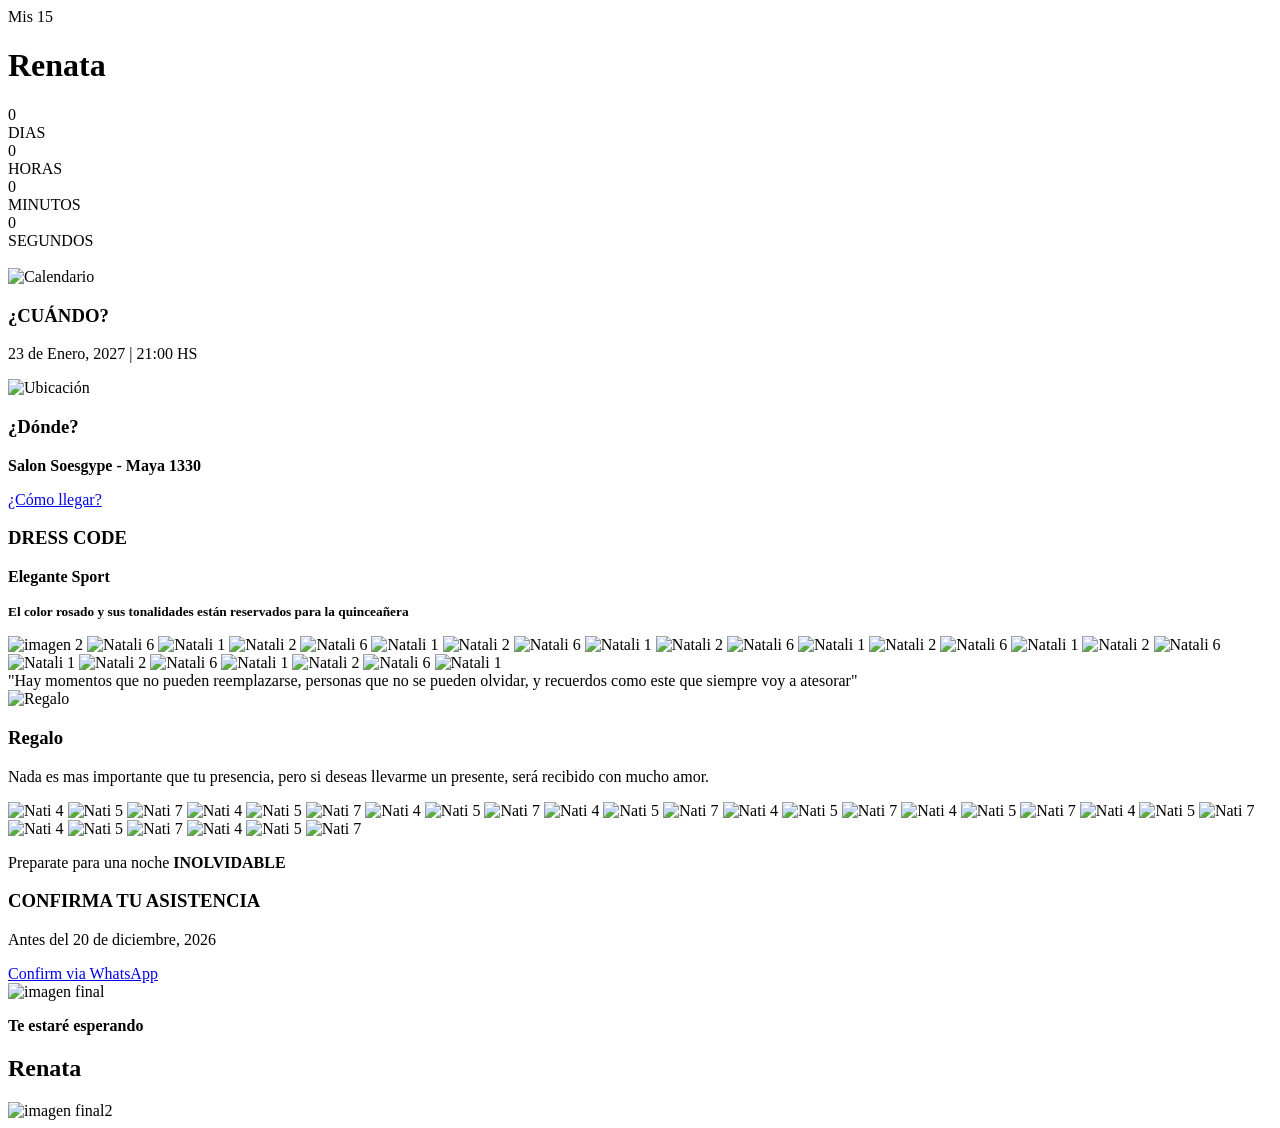
==== Cumpleaños/cumple.html @ a84bce77 "Create cumple.html" ====
<!DOCTYPE html>
<html lang="es">
<head>
    <meta charset="UTF-8">
    <meta name="viewport" content="width=device-width, initial-scale=1.0">
    <title>Mis 15 - Renata</title>
    <link rel="stylesheet" href="estilos.css">
    <link href="https://fonts.googleapis.com/css2?family=Playfair+Display:ital,wght@0,400;0,700;1,400&family=Montserrat:wght@300;400&display=swap" rel="stylesheet">
   
</head>
<body>

    <header>
        <div class="hero-subtitle">Mis 15</div>
        <h1 class="hero-title">Renata</h1>
        
        <section id="countdown">
    <div><span id="days">0</span><br>DIAS</div>
    <div><span id="hours">0</span><br>HORAS</div>
    <div><span id="minutes">0</span><br>MINUTOS</div>
    <div><span id="seconds">0</span><br>SEGUNDOS</div>
  </section>

   <!-- ROSAS -->
    <img src="rosas.png" alt="" class="rosas-union">
    </header>



    <section class="cuando">
        <img src="https://latarjetadigital.com.ar/wp-content/uploads/2024/11/ffffff-blanco-icono-3.gif" class="icon-img" alt="Calendario">
        <h3>¿CUÁNDO?</h3>
        <p>23 de Enero, 2027 | 21:00 HS</p>
    </section>

    <section class="donde">
        <img src="https://latarjetadigital.com.ar/wp-content/uploads/2024/11/c7757f-rosa-salmon-1.gif" class="icon-img" alt="Ubicación">
        <h3>¿Dónde?</h3>
        <p><strong>Salon Soesgype - Maya 1330</strong></p>
        <a href="https://www.google.com/maps/place/Camping+Soesgype/@-31.7462705,-60.4535685,17.88z/data=!4m16!1m9!3m8!1s0x95b44e5aa83831cb:0x7e195aa60d383fd2!2sCamping+Soesgype!8m2!3d-31.746182!4d-60.452971!9m1!1b1!16s%2Fg%2F11fy4pm0z6!3m5!1s0x95b44e5aa83831cb:0x7e195aa60d383fd2!8m2!3d-31.746182!4d-60.452971!16s%2Fg%2F11fy4pm0z6?entry=ttu&g_ep=EgoyMDI2MDkyNy4xIKXMDSoASAFQAw%3D%3D" class="btn">
            ¿Cómo llegar?
        </a>
    </section>

    <section class="codigo">
        <h3>DRESS CODE</h3>
        <p ><strong>Elegante Sport</strong></p>
        <p class="formal">
          <small>
            <strong> El color rosado y sus tonalidades están reservados para la quinceañera</strong>
          </small>
        </p>
    </section>

    <div class="carrusel">
    <div class="fotos">
        <img src="invierno.jpg" alt="imagen 2">
        <img src="invierno1.jpg" alt="Natali 6">
        <img src="invierno2.jpg" alt="Natali 1">
        <img src="invierno.jpg" alt="Natali 2">
        <img src="invierno1.jpg" alt="Natali 6">
        <img src="invierno2.jpg" alt="Natali 1">
        <img src="invierno.jpg" alt="Natali 2">
        <img src="invierno1.jpg" alt="Natali 6">
        <img src="invierno2.jpg" alt="Natali 1">
        <img src="invierno.jpg" alt="Natali 2">
        <img src="invierno1.jpg" alt="Natali 6">
        <img src="invierno2.jpg" alt="Natali 1">
        <img src="invierno.jpg" alt="Natali 2">
        <img src="invierno1.jpg" alt="Natali 6">
        <img src="invierno2.jpg" alt="Natali 1">
        <img src="invierno.jpg" alt="Natali 2">
        <img src="invierno1.jpg" alt="Natali 6">
        <img src="invierno2.jpg" alt="Natali 1">
        <img src="invierno.jpg" alt="Natali 2">
        <img src="invierno1.jpg" alt="Natali 6">
        <img src="invierno2.jpg" alt="Natali 1">
        <img src="invierno.jpg" alt="Natali 2">
        <img src="invierno1.jpg" alt="Natali 6">
        <img src="invierno2.jpg" alt="Natali 1">
    </div>
</div>

    <div class="quote">
        "Hay momentos que no pueden reemplazarse, personas que no se pueden olvidar, y recuerdos como este que siempre voy a atesorar"
    </div>

    <section class="regalo">
        <img src="https://latarjetadigital.ar/wp-content/uploads/2024/11/ffffff-blanco-icono-12.gif" class="icon-img" alt="Regalo">
        <h3>Regalo</h3>
        <p>Nada es mas importante que tu presencia, pero si deseas llevarme un presente, será recibido con mucho amor.</p>
    </section>

<div class="automatico">
    <div class="scroll">
        <img src="invierno3.jpg" alt="Nati 4">
        <img src="invierno4.jpg" alt="Nati 5">
        <img src="invierno5.jpg" alt="Nati 7">
        <img src="invierno3.jpg" alt="Nati 4">
        <img src="invierno4.jpg" alt="Nati 5">
        <img src="invierno5.jpg" alt="Nati 7">
        <img src="invierno3.jpg" alt="Nati 4">
        <img src="invierno4.jpg" alt="Nati 5">
        <img src="invierno5.jpg" alt="Nati 7">
        <img src="invierno3.jpg" alt="Nati 4">
        <img src="invierno4.jpg" alt="Nati 5">
        <img src="invierno5.jpg" alt="Nati 7">
        <img src="invierno3.jpg" alt="Nati 4">
        <img src="invierno4.jpg" alt="Nati 5">
        <img src="invierno5.jpg" alt="Nati 7">
        <img src="invierno3.jpg" alt="Nati 4">
        <img src="invierno4.jpg" alt="Nati 5">
        <img src="invierno5.jpg" alt="Nati 7">
        <img src="invierno3.jpg" alt="Nati 4">
        <img src="invierno4.jpg" alt="Nati 5">
        <img src="invierno5.jpg" alt="Nati 7">
        <img src="invierno3.jpg" alt="Nati 4">
        <img src="invierno4.jpg" alt="Nati 5">
        <img src="invierno5.jpg" alt="Nati 7">
        <img src="invierno3.jpg" alt="Nati 4">
        <img src="invierno4.jpg" alt="Nati 5">
        <img src="invierno5.jpg" alt="Nati 7">
</div>

   <section class="mensaje">
        <p>Preparate para una noche <strong>INOLVIDABLE</strong></p>
    </section>


    <section>
        <h3 class="asistencia">CONFIRMA TU ASISTENCIA</h3>
        <p class="asistencia">Antes del 20 de diciembre, 2026</p>
        <a href="https://wa.me/5493435006983" target="_blank" class="btn">Confirm via WhatsApp</a>
    </section>

<section class="imagen-final">
    <img src="invierno6.jpg" alt="imagen final"> 
</section>

    <footer>
        <strong>
        <p class="asistencia">Te estaré esperando</p>
        <h2 class="asistencia">Renata</h2>
        </strong>
    </footer>

<section class="imagen-final2">
    <img src="invierno7.jpg" alt="imagen final2"> 
</section>

    <script src="contador.js"></script>
</body>
</html>
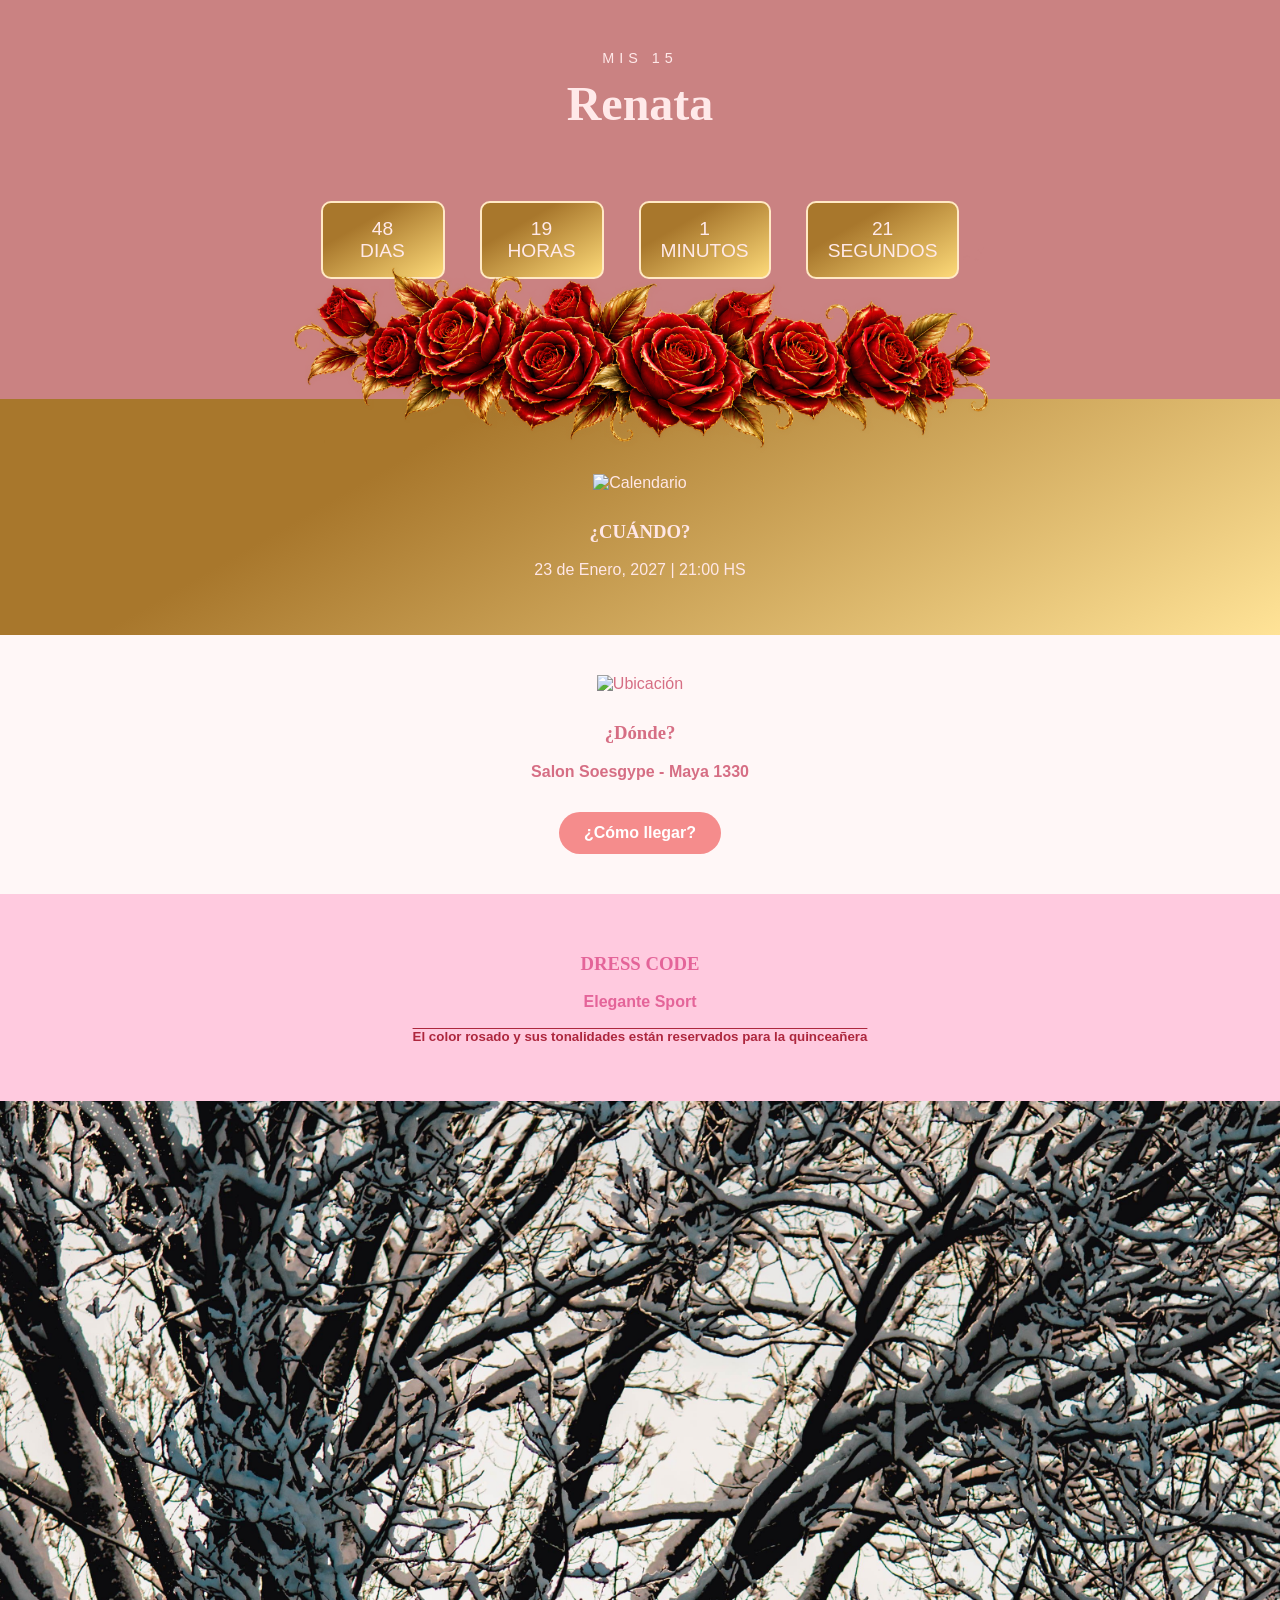
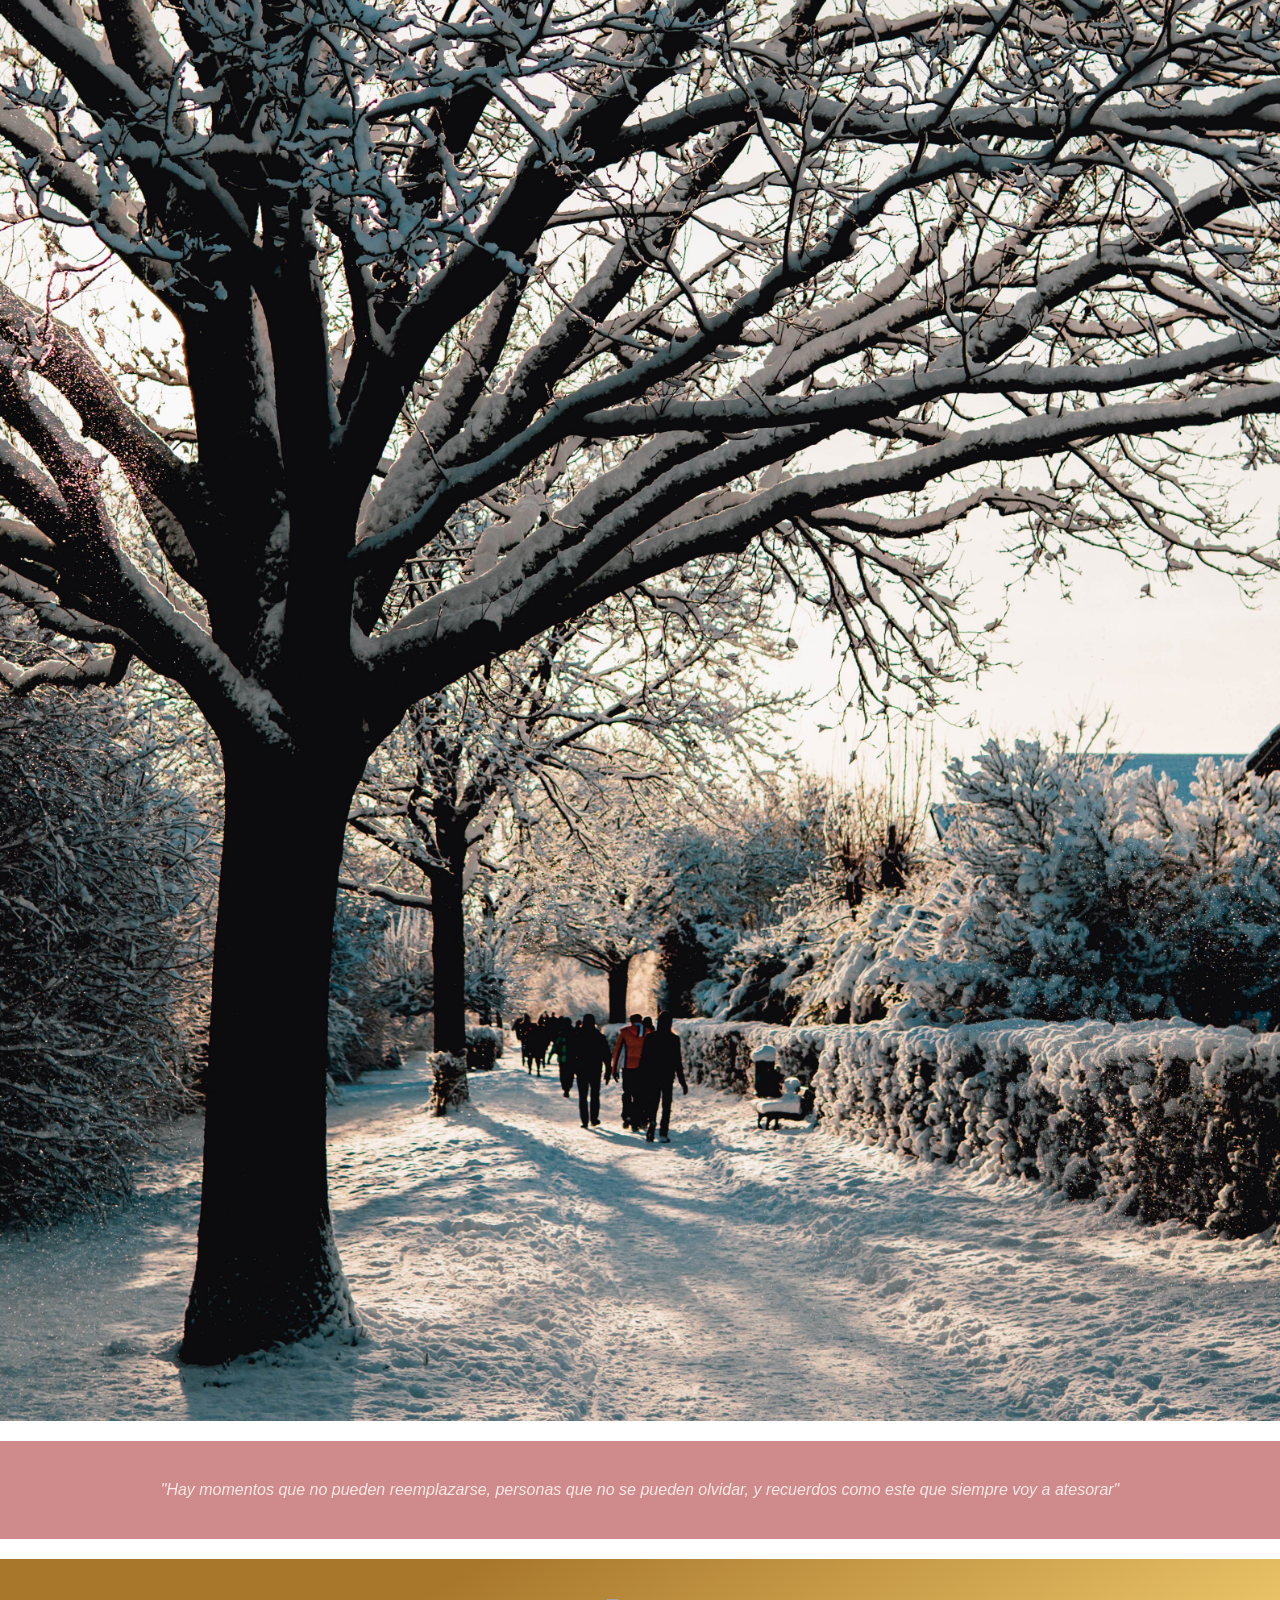
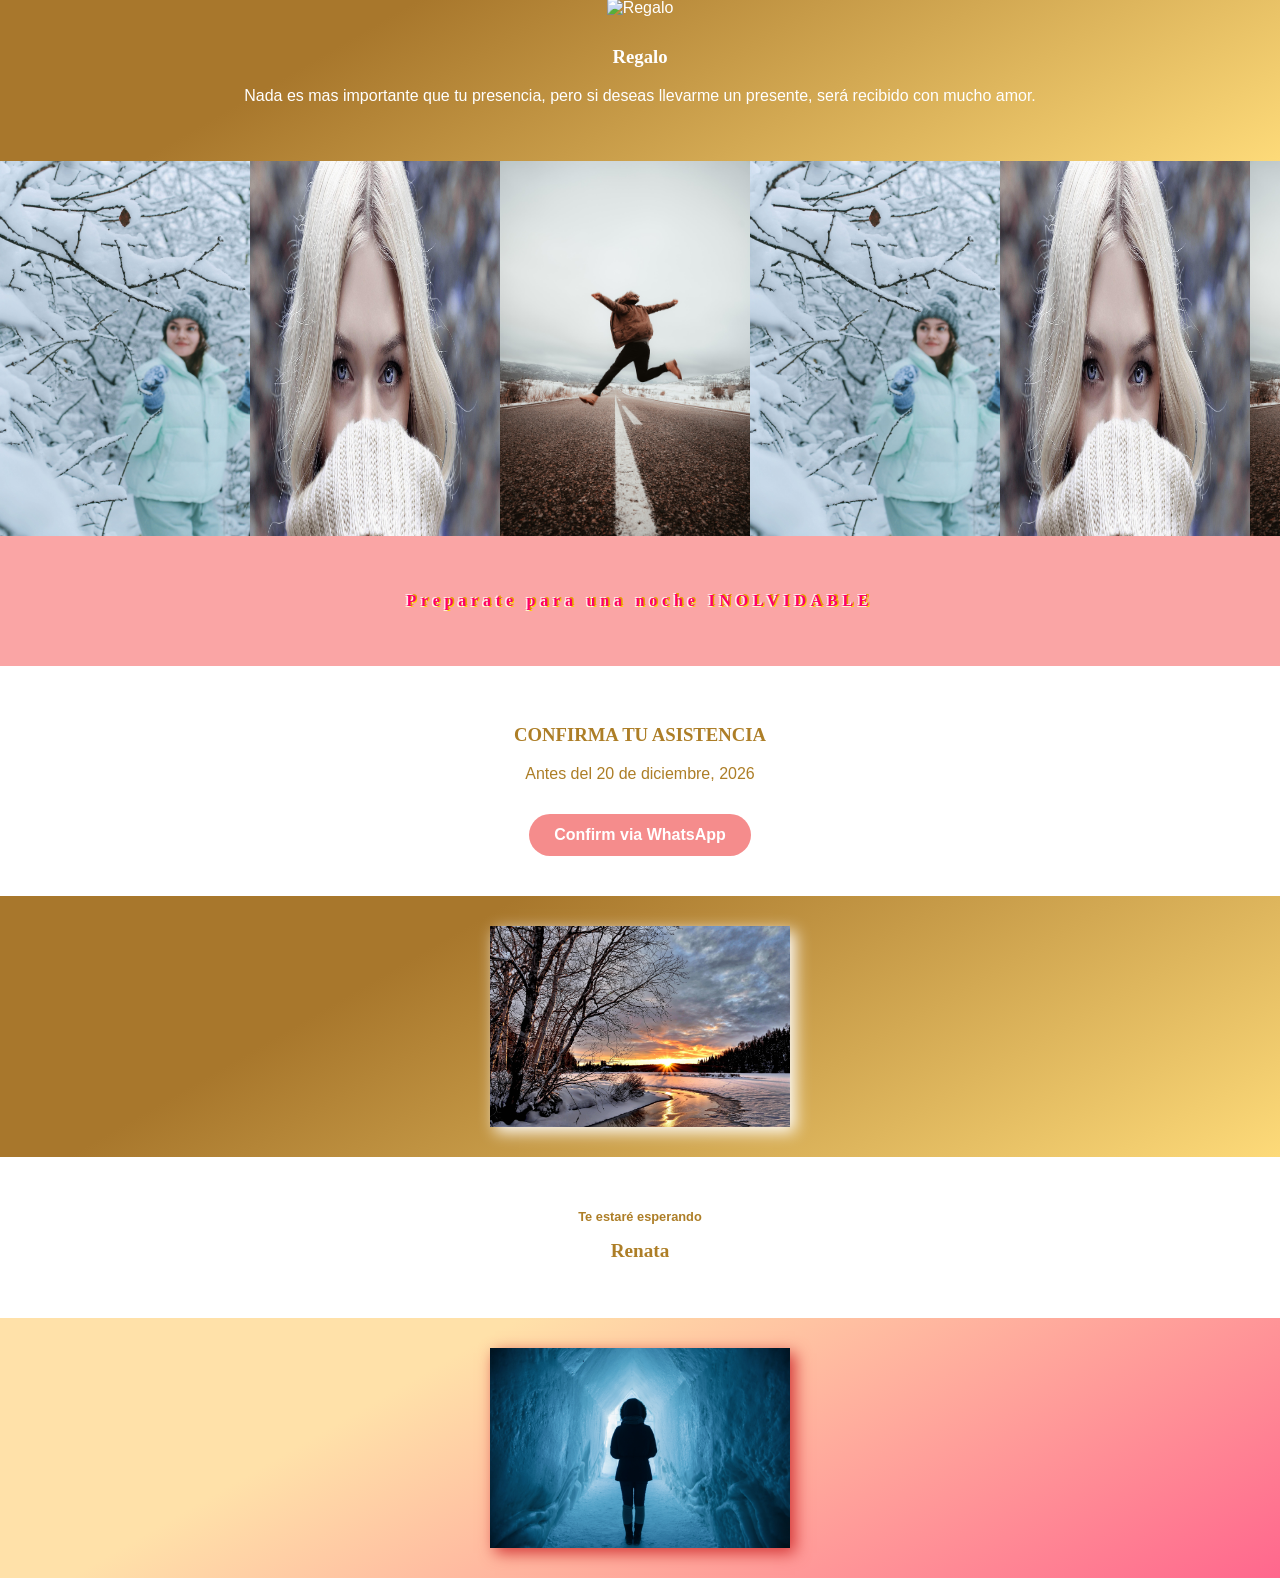
==== commit 315b03db: "Update cumple.html" ====
--- a/Cumpleaños/cumple.html
+++ b/Cumpleaños/cumple.html
@@ -130,7 +130,7 @@
     <section>
         <h3 class="asistencia">CONFIRMA TU ASISTENCIA</h3>
         <p class="asistencia">Antes del 20 de diciembre, 2026</p>
-        <a href="https://wa.me/5493435006983" target="_blank" class="btn">Confirm via WhatsApp</a>
+        <a href="https://wa.me/" target="_blank" class="btn">Confirm via WhatsApp</a>
     </section>
 
 <section class="imagen-final">
--- a/Cumpleaños/estilos.css
+++ b/Cumpleaños/estilos.css
@@ -0,0 +1,339 @@
+ :root {
+            --color-principal: #ca8282; 
+            --color-texto:rgb(255, 233, 233) ;
+            --color-acento: #f58c8c;
+             
+        }
+
+        body {
+            margin: 0;
+            padding: 0;
+            font-family: 'Montserrat', sans-serif;
+            background-color: #fff;
+            color: var(--color-texto);
+            text-align: center;
+
+           
+        }
+
+        header {
+    padding: 50px 20px;
+    background-color: var(--color-principal);
+
+    position: relative;
+    z-index: 5;
+    overflow: visible;
+}
+
+        h1, h2, h3 {
+            font-family: 'Playfair Display', serif;
+        }
+
+        .hero-title { font-size: 3em; margin: 10px 0; }
+        .hero-subtitle { letter-spacing: 5px; text-transform: uppercase; font-size: 0.9em; }
+
+        /* Contador */
+        #countdown {
+            display: flex;
+            justify-content: center;
+            gap: 15px;
+            margin: 20px 0;
+            font-size: 0.8em;
+            flex-wrap: nowrap;
+            text-align: center;
+        }
+        #countdown div {
+            background:  linear-gradient(
+        150deg,
+        rgb(168, 119, 44) 30%,
+        #fdda79 100%
+    );
+            border: 2px solid rgb(255, 233, 197);
+            border-radius: 10px;
+            padding: 15px 20px;
+            margin: 10px;
+            min-width: 80px;
+            font-size: 1.5em;
+            justify-content: center;
+            
+             }
+
+        /* Secciones */
+        section {
+            padding: 40px 20px;
+            margin: auto;
+        }
+
+        .donde{
+            background-color: #fff7f7;
+            color: #d66e84;
+        }
+         
+        .cuando {
+    position: relative;
+    z-index: 1;
+
+    background: linear-gradient(
+        150deg,
+        rgb(168, 119, 44) 30%,
+        #ffe397 100%
+    );
+
+    color: #ffe7e7;
+
+    /* Más espacio arriba para que el calendario
+       quede debajo de las rosas */
+    padding-top: 75px;
+}
+        
+        .regalo{
+              background:  linear-gradient(
+        150deg,
+        rgb(168, 119, 44) 30%, 
+        #fdda79 100%);
+            color: white;
+        }
+
+        .formal{
+            text-decoration: overline;
+            color: #ad273e;
+        }
+
+        .asistencia{
+            color: #ad7e27;
+        }
+
+        .mensaje{
+            color: #ff006a;
+            font-family:Tahoma;
+            font-weight: 600;
+            background-color: #faa5a5;
+            letter-spacing: 0.3em;
+            text-shadow:
+    -1.4px -1.4px 0 rgb(255, 230, 236),
+     1.4px -1.4px 0 rgb(228, 156, 0),
+    -1.4px  1.4px 0 rgb(255, 246, 215),
+     1.4px  1.4px 0 rgb(255, 208, 0);
+        }
+
+        .codigo{
+            background-color: #ffcadf;
+            color: rgb(228, 100, 153);
+            
+        }
+
+        .icon-img { width: 40px; margin-bottom: 10px; }
+
+        .btn {
+            display: inline-block;
+            background-color: var(--color-acento);
+            color: white;
+            padding: 12px 25px;
+            text-decoration: none;
+            border-radius: 25px;
+            margin-top: 15px;
+            font-weight: bold;
+            transition: all ease-in 0.2s;
+        }
+
+        .btn:hover{
+           padding: 10px 20px ;
+           cursor: pointer;
+           background-color:rgb(255, 223, 135);
+           color: #856433;
+         
+        }
+
+        .btn:active{
+            border-radius: 1px;
+            color: rgb(212, 188, 81);
+             text-shadow:
+    -1px -1px 0 rgb(255, 255, 255),
+     1px -1px 0 rgb(255, 255, 255),
+    -1px  1px 0 rgb(255, 255, 255),
+     1px  1px 0 rgb(255, 255, 255);
+            background-color: rgb(255, 148, 148);
+        }
+
+        /* Galería básica */
+        .gallery {
+            display: grid;
+            grid-template-columns: 1fr 1fr;
+            gap: 10px;
+            padding: 10px;
+        }
+        .gallery img {
+            width: 100%;
+            height: auto;
+            border-radius: 5px;
+        }
+
+        
+
+/*---> Carrusel de fotos <---*/        
+ .carrusel{
+    width: 100%;
+    overflow: hidden;
+ }
+
+ .fotos{
+    display: flex;
+    transition: transform 0.6s ease-in-out;
+ }
+
+ .carrusel img{
+    width: 100%;
+    flex-shrink: 0;
+ }
+  
+        .automatico{
+            overflow: hidden;
+            width: 100%;
+        }
+
+        .scroll{
+          display: flex;
+          width: calc(250px*8); /*ancho imagen x cantidad*/
+          animation: scroll 15s linear infinite;
+        }
+
+
+@keyframes scroll {
+    from{
+        transform: translateX(0);
+    }
+    to{
+        transform: translateX(-50%);
+    }
+}
+
+        .automatico img{
+            width: 70vw;
+            max-width: 250px;
+            height: auto;
+            flex-shrink: 0;
+        }
+
+        .quote {
+            font-style: italic;
+            padding: 40px;
+            background: #cf8b8b;
+            margin: 20px 0;
+        }
+
+        .gift-info {
+            background: #50659e;
+            border-radius: 3%;
+            border: 2px dashed #ffffff;
+            padding: 20px;
+            margin-top: 10px;
+            color: rgb(49, 49, 49)
+        }
+
+        .imagen-final{
+            display: flex;
+            justify-content: center;
+            align-items: center;
+            padding: 30px 20px;
+             background:  linear-gradient(
+        150deg,
+        rgb(168, 119, 44) 30%, 
+        #fdda79 100%);
+        }
+
+        .imagen-final img{
+            width: 80%;
+            max-width: 300px;
+            height: auto;
+            box-shadow: 5px 5px 15px #ffffff;
+        }
+
+        footer {
+            padding: 40px;
+            font-size: 0.8em;
+        }
+
+.imagen-final2{
+            display: flex;
+            justify-content: center;
+            align-items: center;
+            padding: 30px 20px;
+             background:  linear-gradient(
+        150deg,
+        rgb(255, 225, 169) 30%, 
+        #ff678d 100%);
+        }
+
+ .imagen-final2 img{
+            width: 80%;
+            max-width: 300px;
+            height: auto;
+            box-shadow: 5px 5px 15px #d43737;
+        }
+
+        @media (max-width: 600px) {
+            #countdown{ gap: 6px }
+          #countdown div { font-size: 1em; padding: 10px 8px; min-width: auto; }
+        }
+
+
+
+
+
+
+
+
+
+.rosas-union {
+    position: absolute;
+
+    left: 50%;
+
+    /*
+       BAJAMOS LA IMAGEN PARA QUE LAS ROSAS
+       VISIBLES CRUCEN REALMENTE LA UNIÓN
+    */
+    bottom: -75px;
+
+    transform: translateX(-50%);
+
+    width: 100%;
+    max-width: 430px;
+
+    height: auto;
+
+    z-index: 20;
+
+    pointer-events: none;
+}
+
+
+
+/* CELULAR */
+@media (max-width: 600px) {
+    .rosas-union {
+        width: 100%;
+        max-width: 430px;
+        bottom: -75px;
+    }
+}
+
+
+/* TABLET */
+@media (min-width: 601px) and (max-width: 1023px) {
+    .rosas-union {
+        width: 80%;
+        max-width: 600px;
+        bottom: -70px;
+    }
+}
+
+
+/* PC / NOTEBOOK */
+@media (min-width: 1024px) {
+    .rosas-union {
+        width: 65%;
+        max-width: 700px;
+        bottom: -70px;
+    }
+}
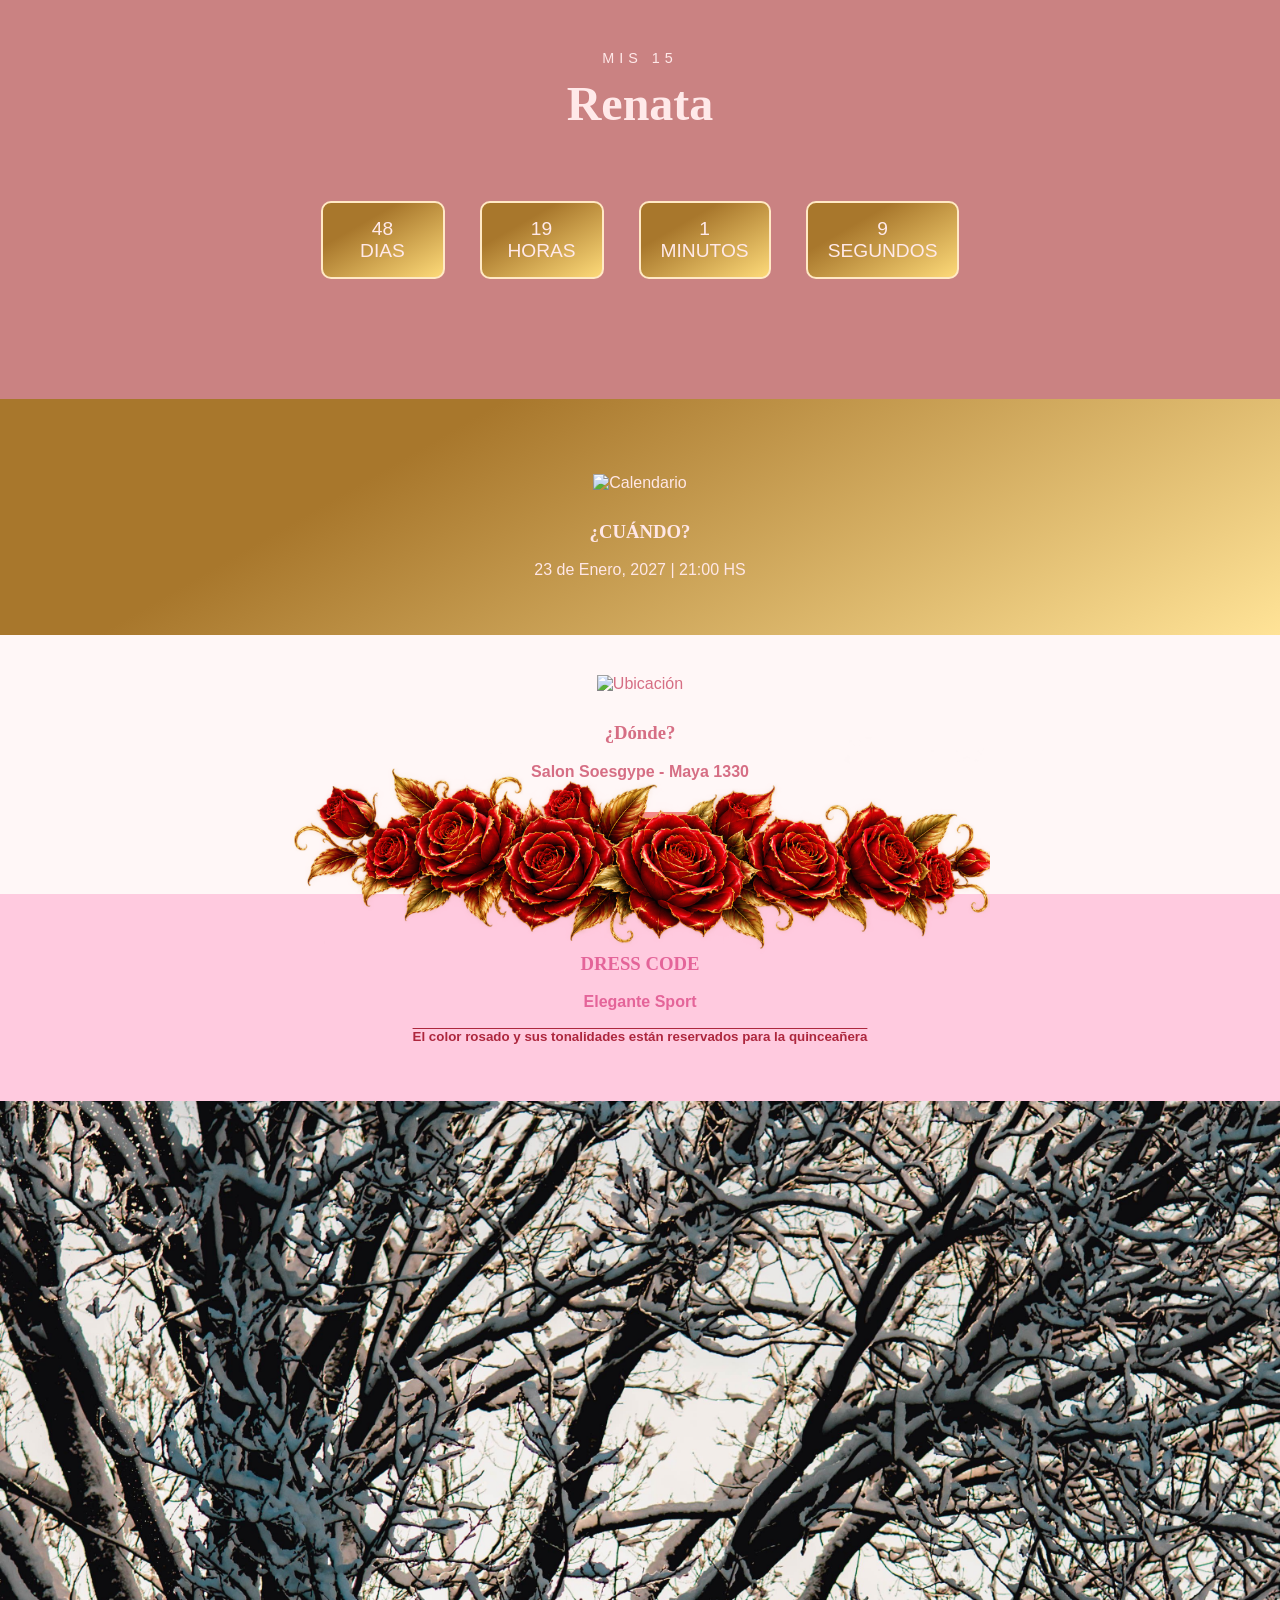
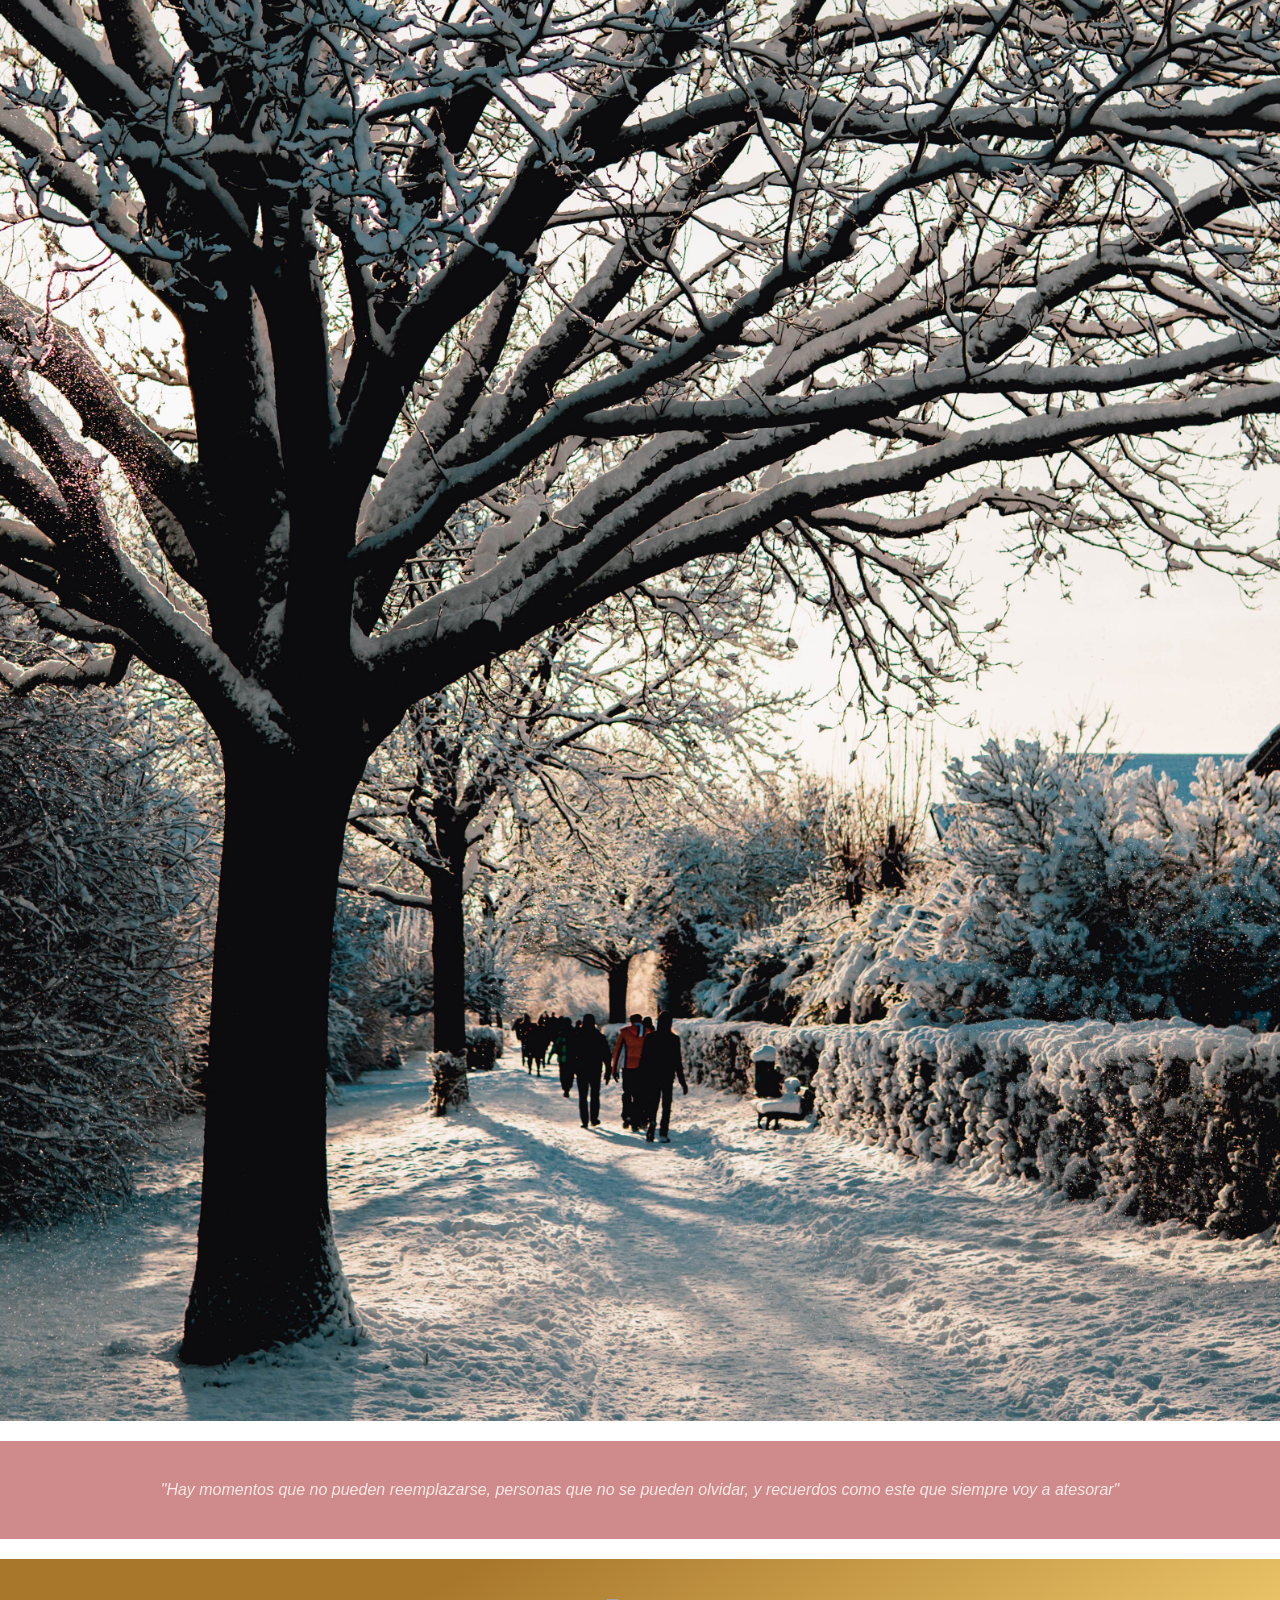
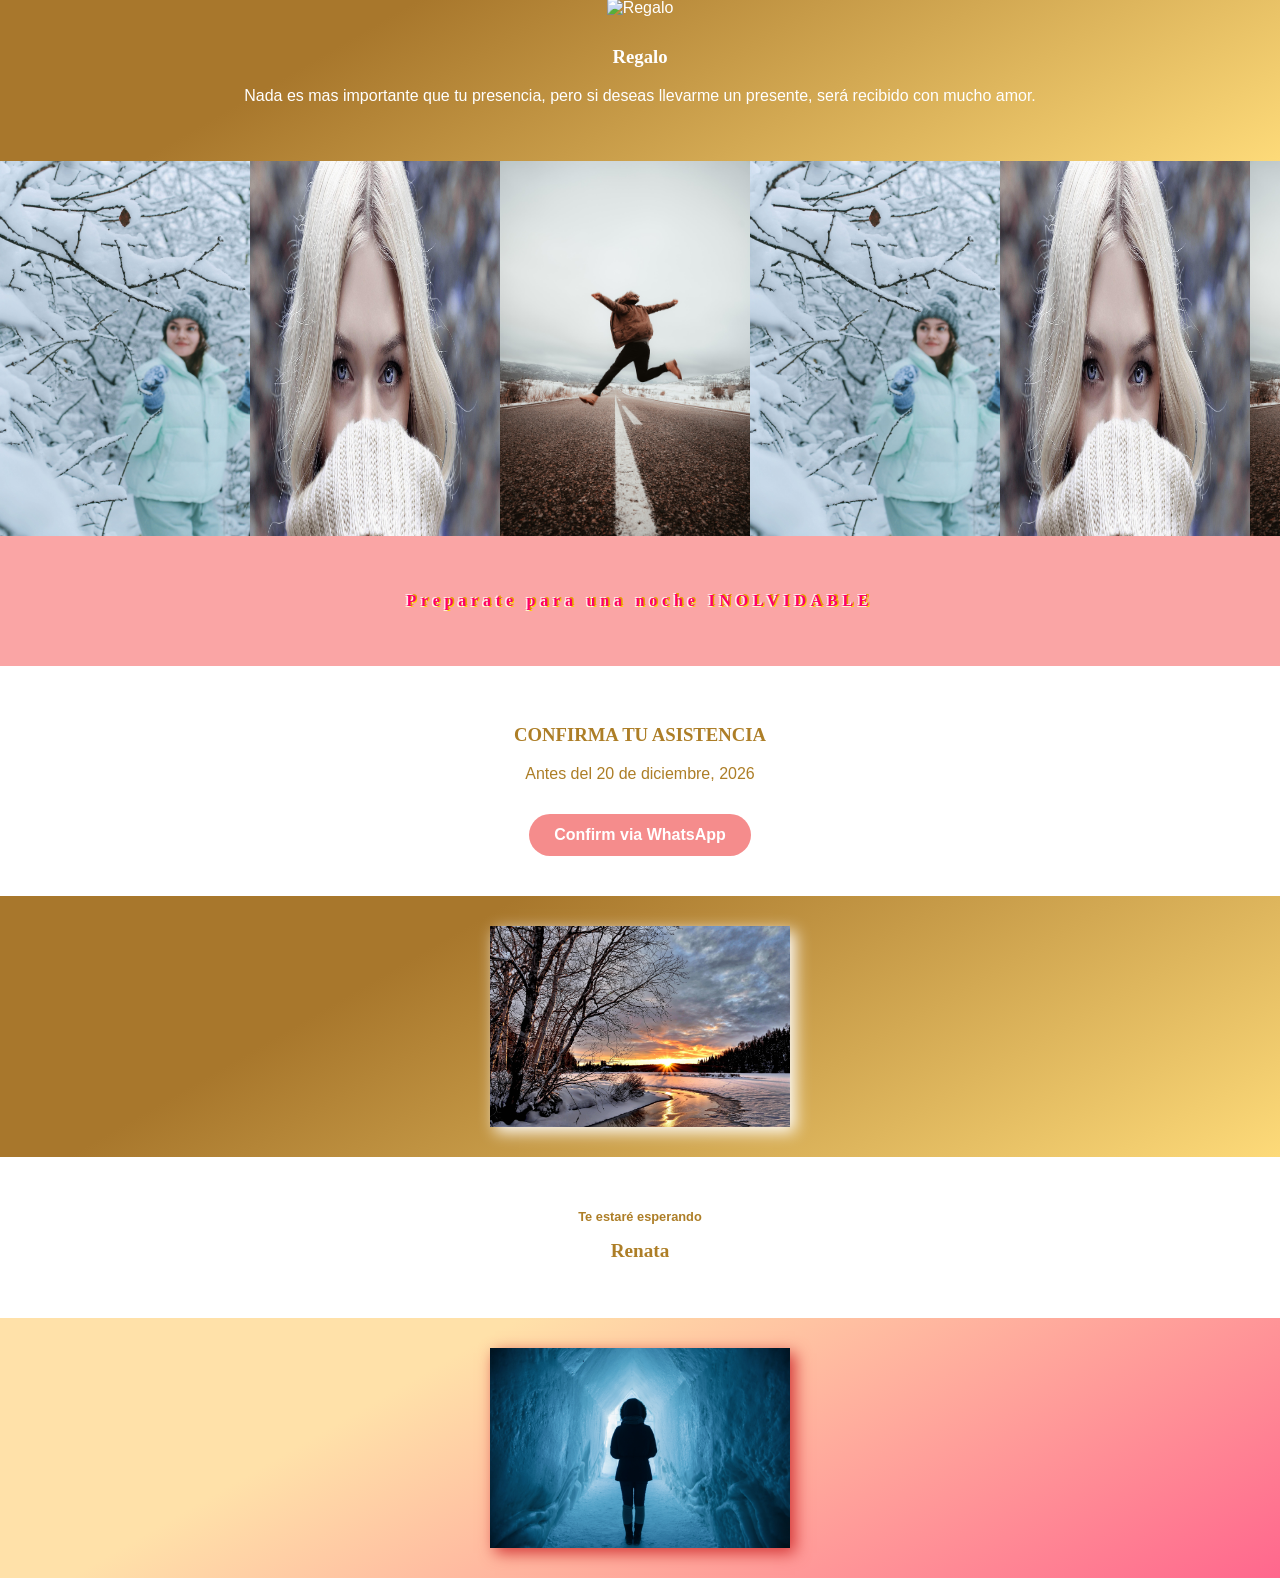
==== commit 07a46e7e: "Update cumple.html" ====
--- a/Cumpleaños/cumple.html
+++ b/Cumpleaños/cumple.html
@@ -21,10 +21,10 @@
     <div><span id="seconds">0</span><br>SEGUNDOS</div>
   </section>
 
-   <!-- ROSAS -->
+  
+    </header>
+ <!-- ROSAS -->
     <img src="rosas.png" alt="" class="rosas-union">
-    </header>
-
 
 
     <section class="cuando">
@@ -130,7 +130,7 @@
     <section>
         <h3 class="asistencia">CONFIRMA TU ASISTENCIA</h3>
         <p class="asistencia">Antes del 20 de diciembre, 2026</p>
-        <a href="https://wa.me/" target="_blank" class="btn">Confirm via WhatsApp</a>
+        <a href="https://wa.me/5493435006983" target="_blank" class="btn">Confirm via WhatsApp</a>
     </section>
 
 <section class="imagen-final">
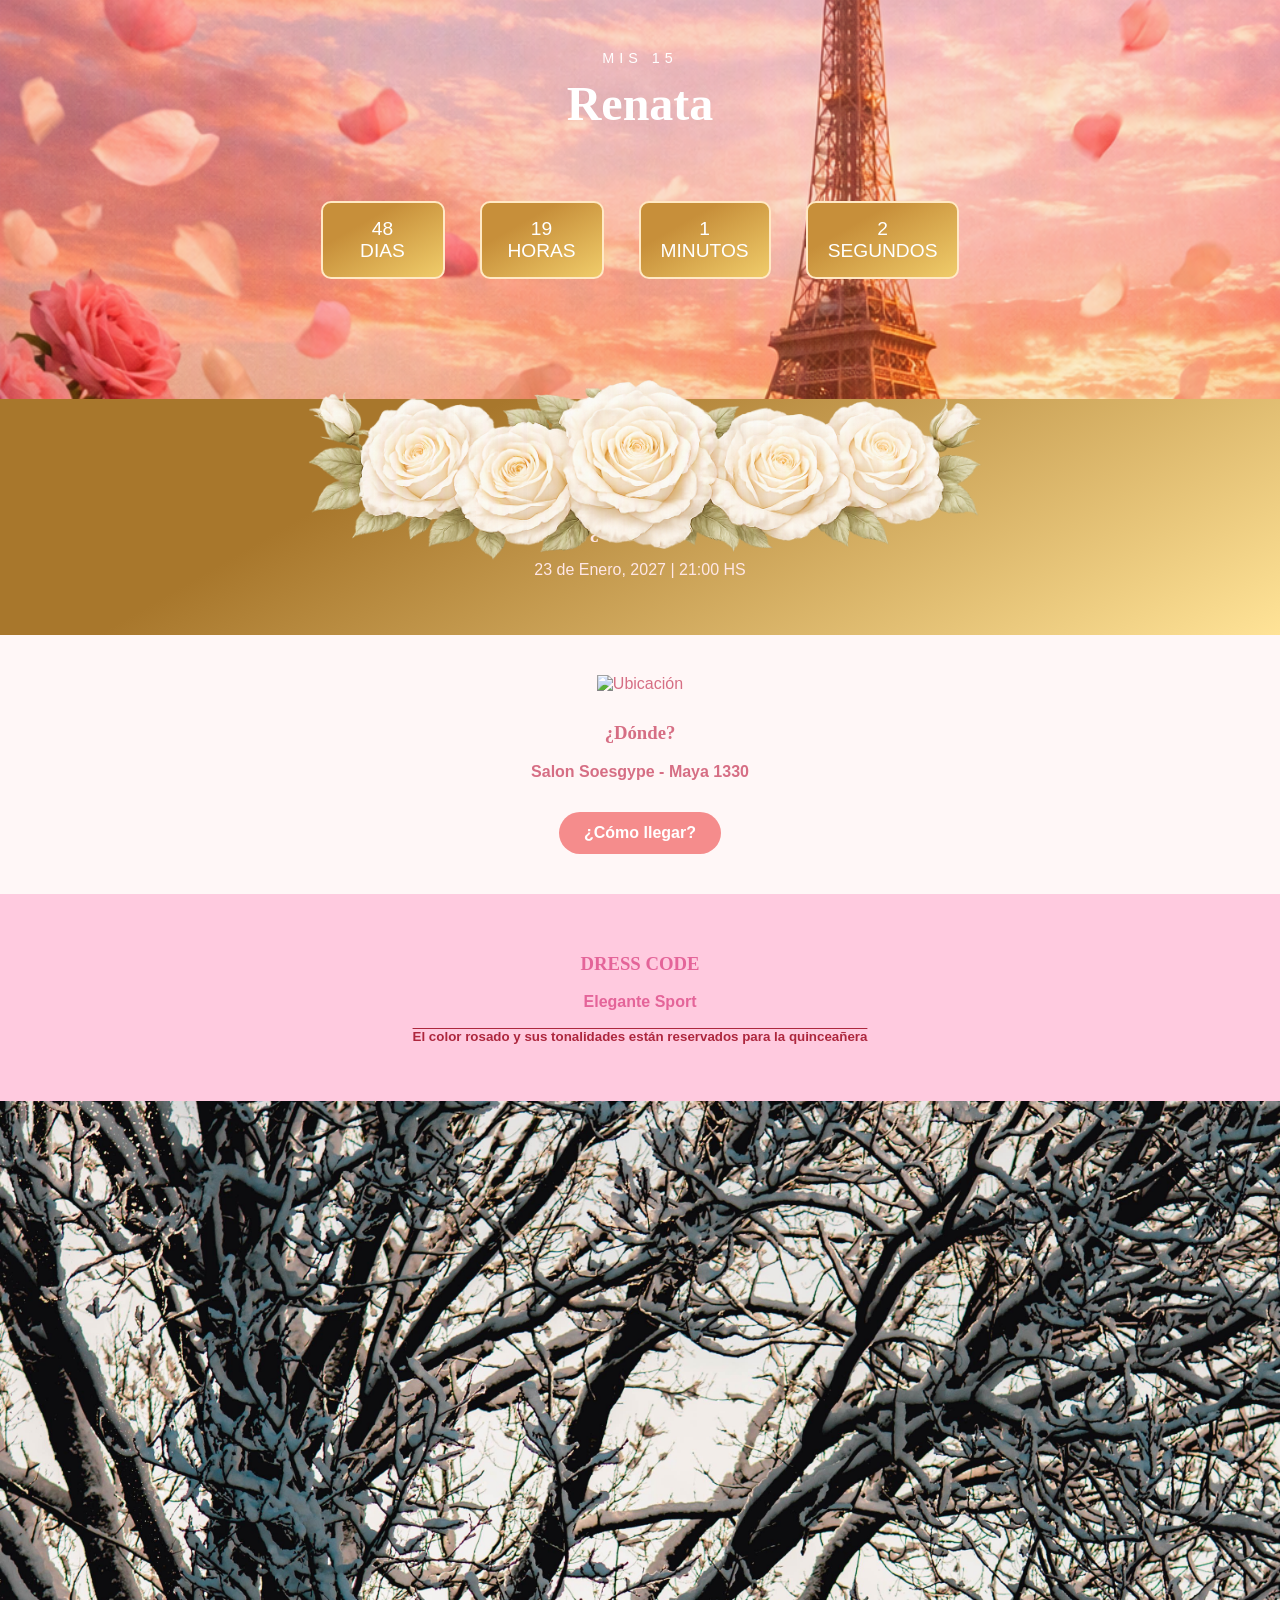
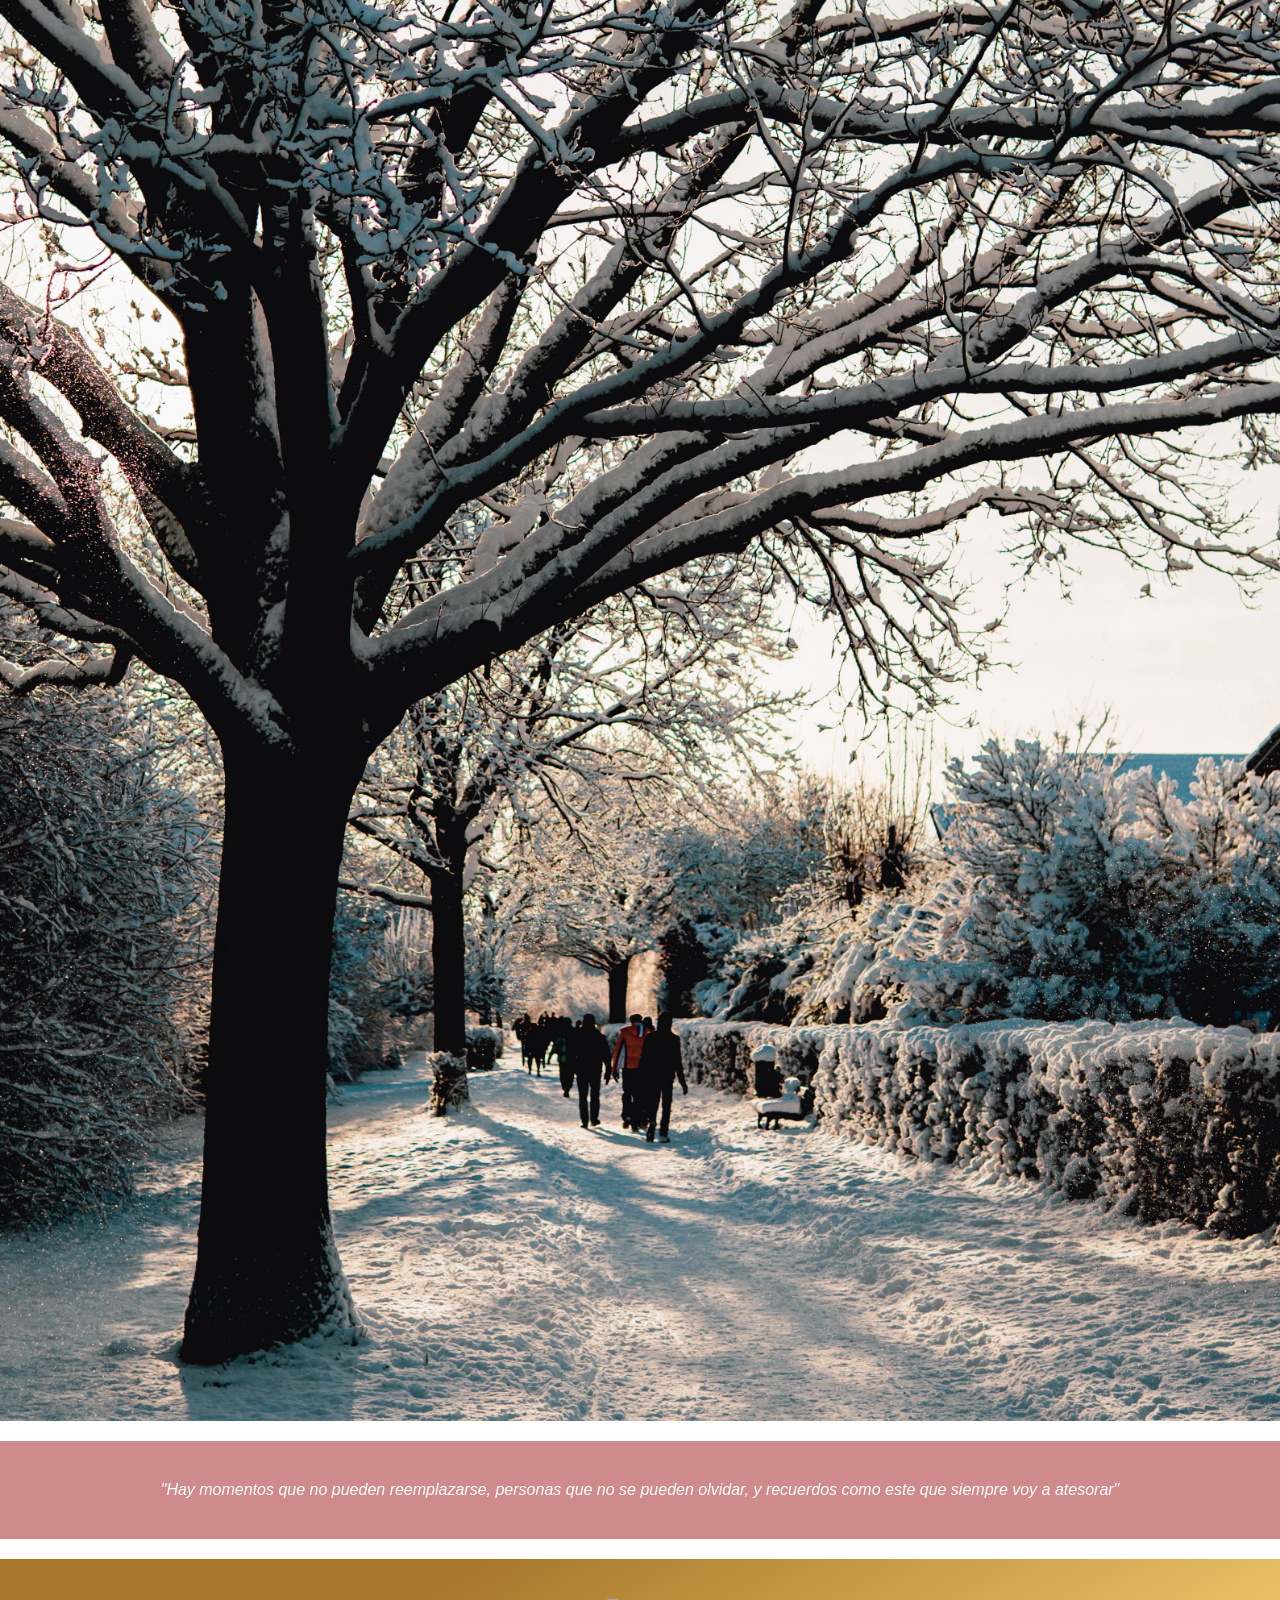
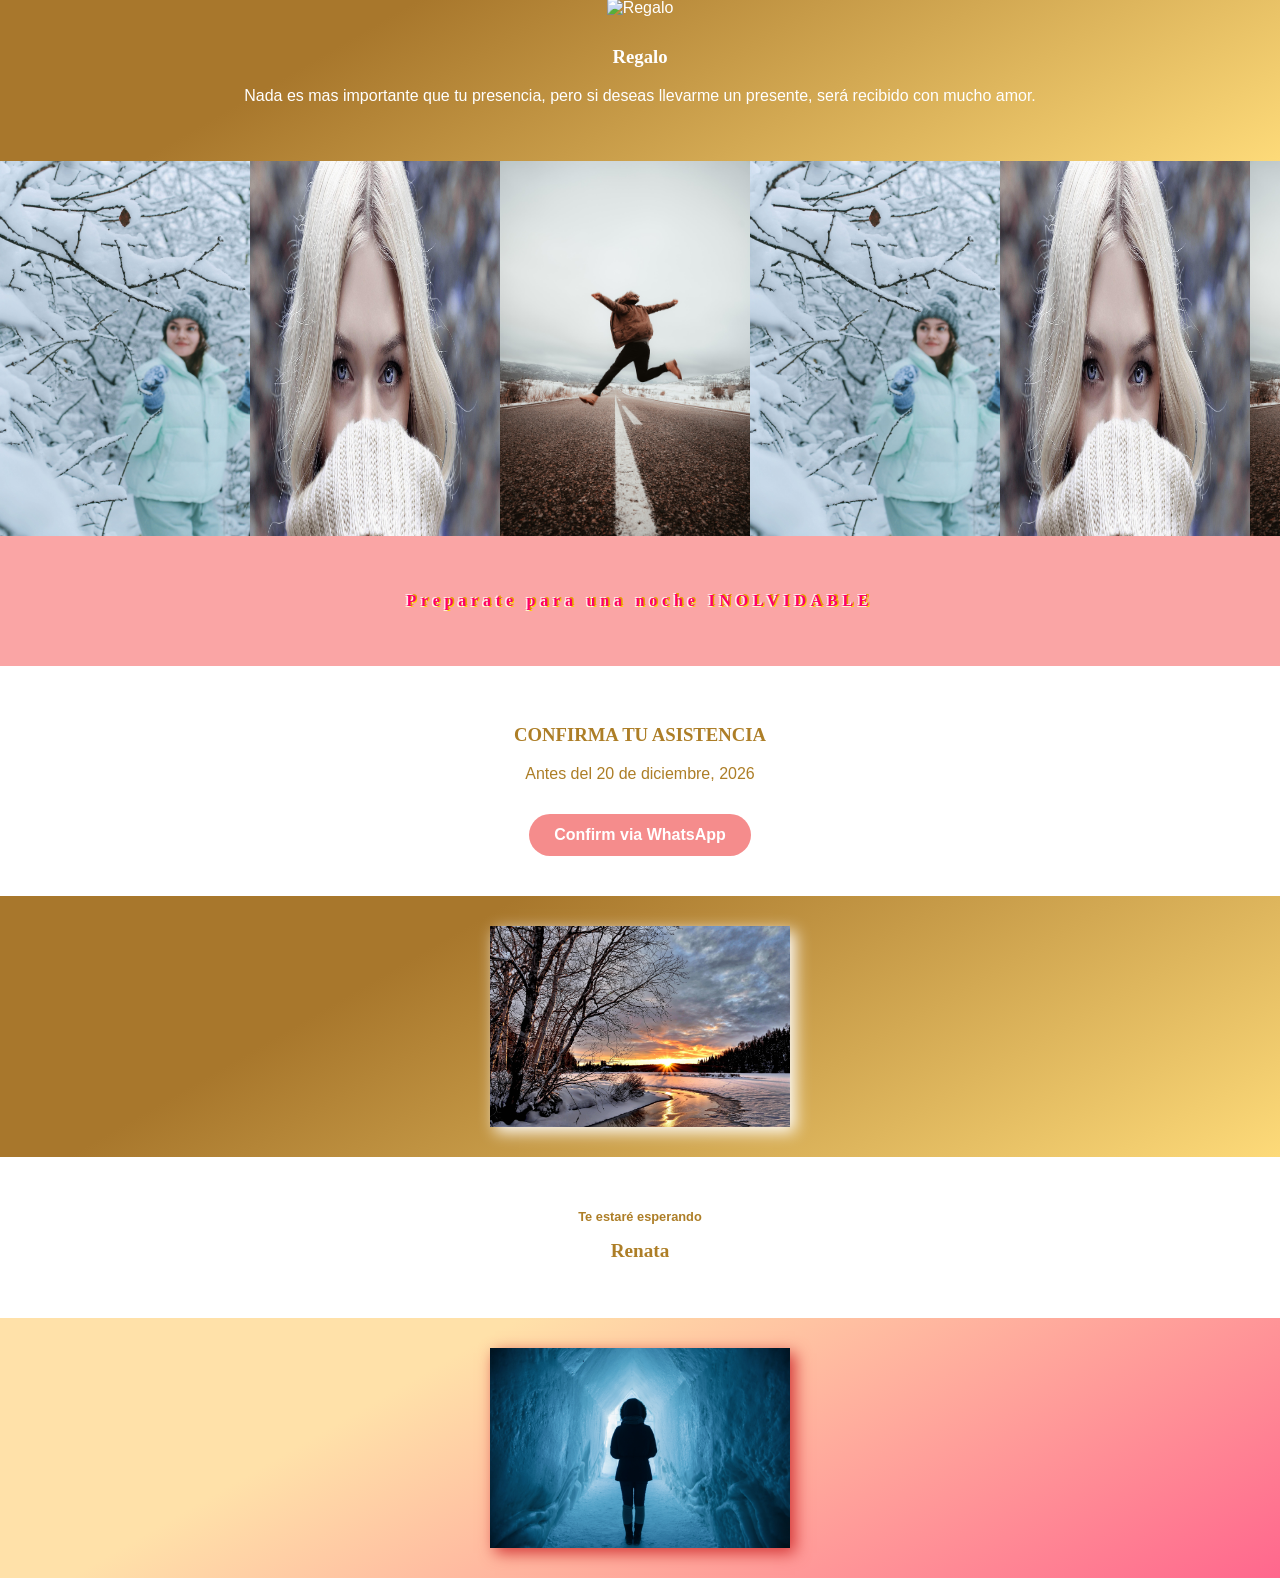
==== commit cf51c452: "Update cumple.html" ====
--- a/Cumpleaños/cumple.html
+++ b/Cumpleaños/cumple.html
@@ -130,7 +130,7 @@
     <section>
         <h3 class="asistencia">CONFIRMA TU ASISTENCIA</h3>
         <p class="asistencia">Antes del 20 de diciembre, 2026</p>
-        <a href="https://wa.me/5493435006983" target="_blank" class="btn">Confirm via WhatsApp</a>
+        <a href="https://wa.me/5493434065288" target="_blank" class="btn">Confirm via WhatsApp</a>
     </section>
 
 <section class="imagen-final">
--- a/Cumpleaños/estilos.css
+++ b/Cumpleaños/estilos.css
@@ -1,6 +1,6 @@
  :root {
-            --color-principal: #ca8282; 
-            --color-texto:rgb(255, 233, 233) ;
+           
+            --color-texto:rgb(255, 255, 255) ;
             --color-acento: #f58c8c;
              
         }
@@ -18,8 +18,11 @@
 
         header {
     padding: 50px 20px;
-    background-color: var(--color-principal);
-
+    background-image: url(../paris.png);
+    background-repeat: no-repeat;
+    background-position: center;
+    background-size: cover;
+    background-attachment: fixed;
     position: relative;
     z-index: 5;
     overflow: visible;
@@ -45,8 +48,8 @@
         #countdown div {
             background:  linear-gradient(
         150deg,
-        rgb(168, 119, 44) 30%,
-        #fdda79 100%
+        rgb(199, 143, 58) 30%,
+        #f0cc6a 100%
     );
             border: 2px solid rgb(255, 233, 197);
             border-radius: 10px;
@@ -286,24 +289,13 @@
 
 .rosas-union {
     position: absolute;
-
     left: 50%;
-
-    /*
-       BAJAMOS LA IMAGEN PARA QUE LAS ROSAS
-       VISIBLES CRUCEN REALMENTE LA UNIÓN
-    */
-    bottom: -75px;
-
+    top: 280px; /* sube o baja según necesites */
     transform: translateX(-50%);
-
-    width: 100%;
-    max-width: 430px;
-
+    width: 70%;
+    max-width: 700px;
     height: auto;
-
-    z-index: 20;
-
+    z-index: 10; /* asegura que esté por encima del fondo dorado */
     pointer-events: none;
 }
 
@@ -326,6 +318,7 @@
         max-width: 600px;
         bottom: -70px;
     }
+
 }
 
 
@@ -336,4 +329,4 @@
         max-width: 700px;
         bottom: -70px;
     }
-}+}
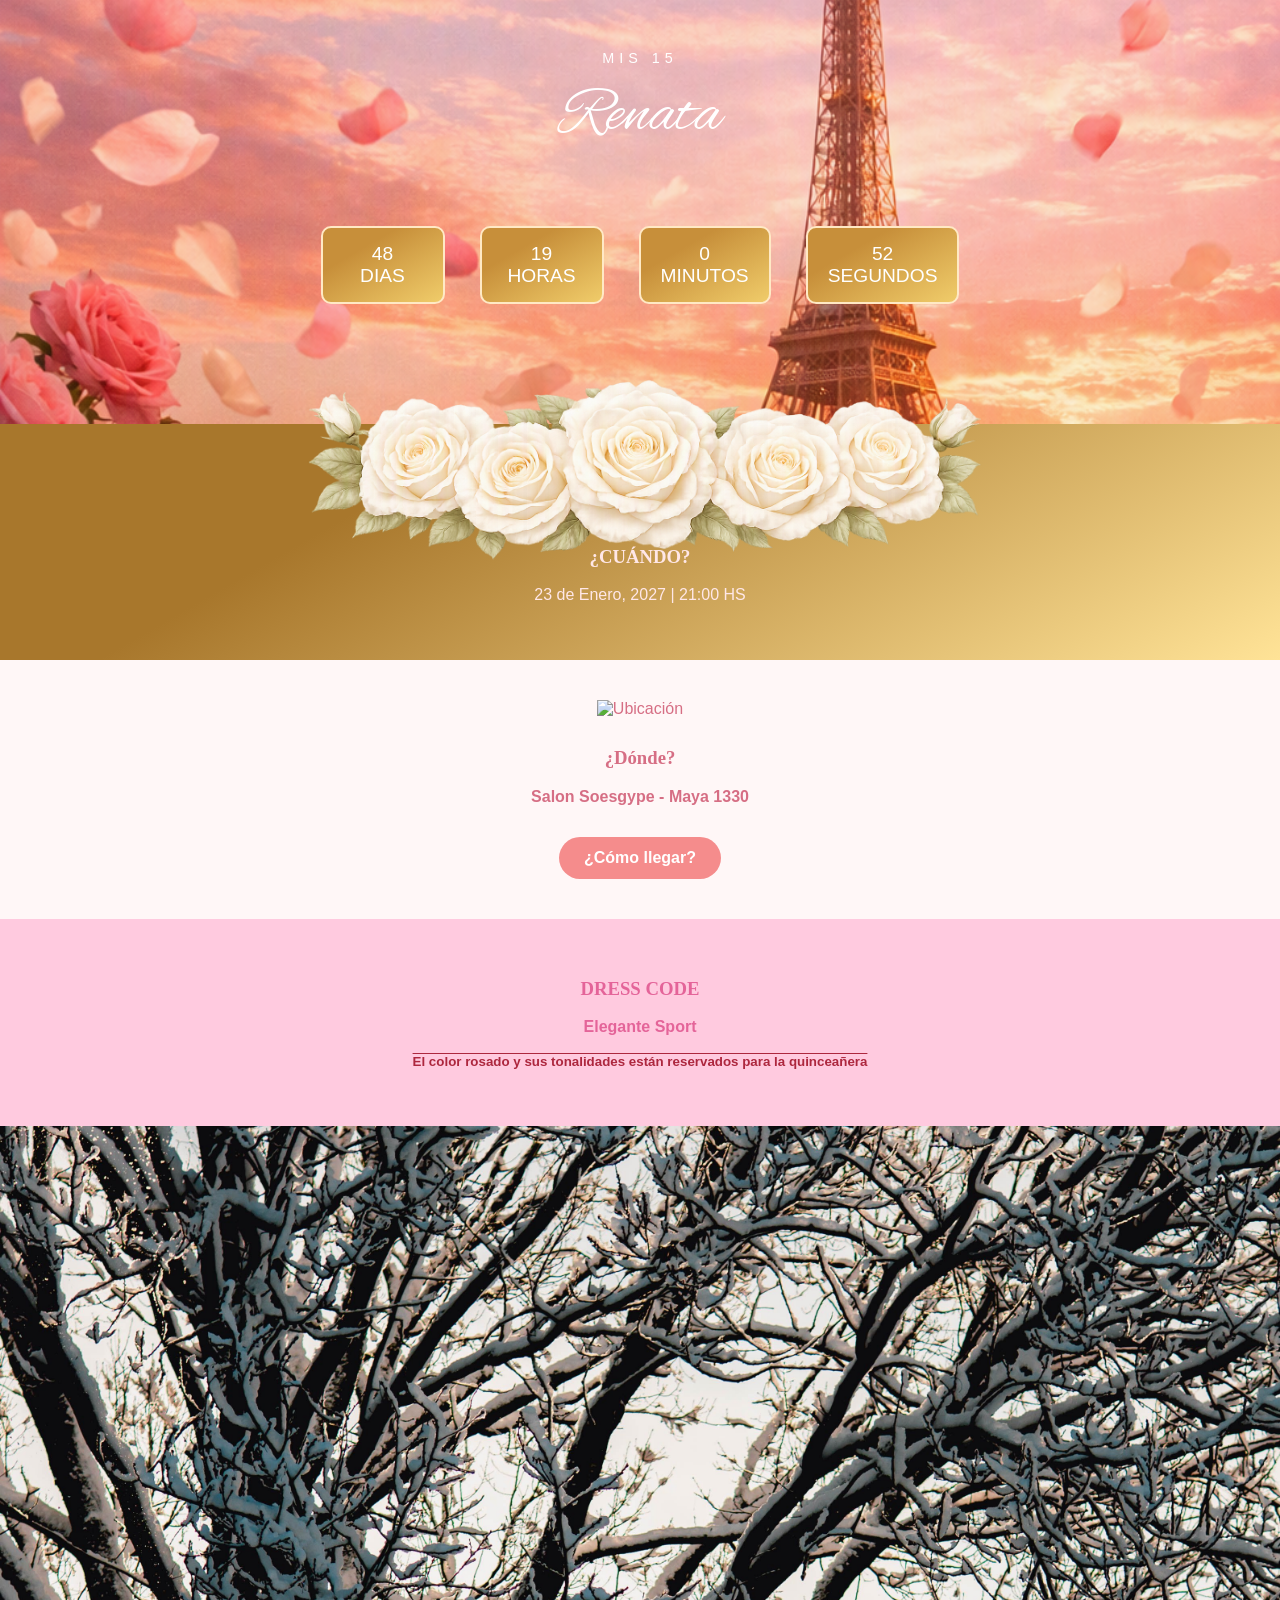
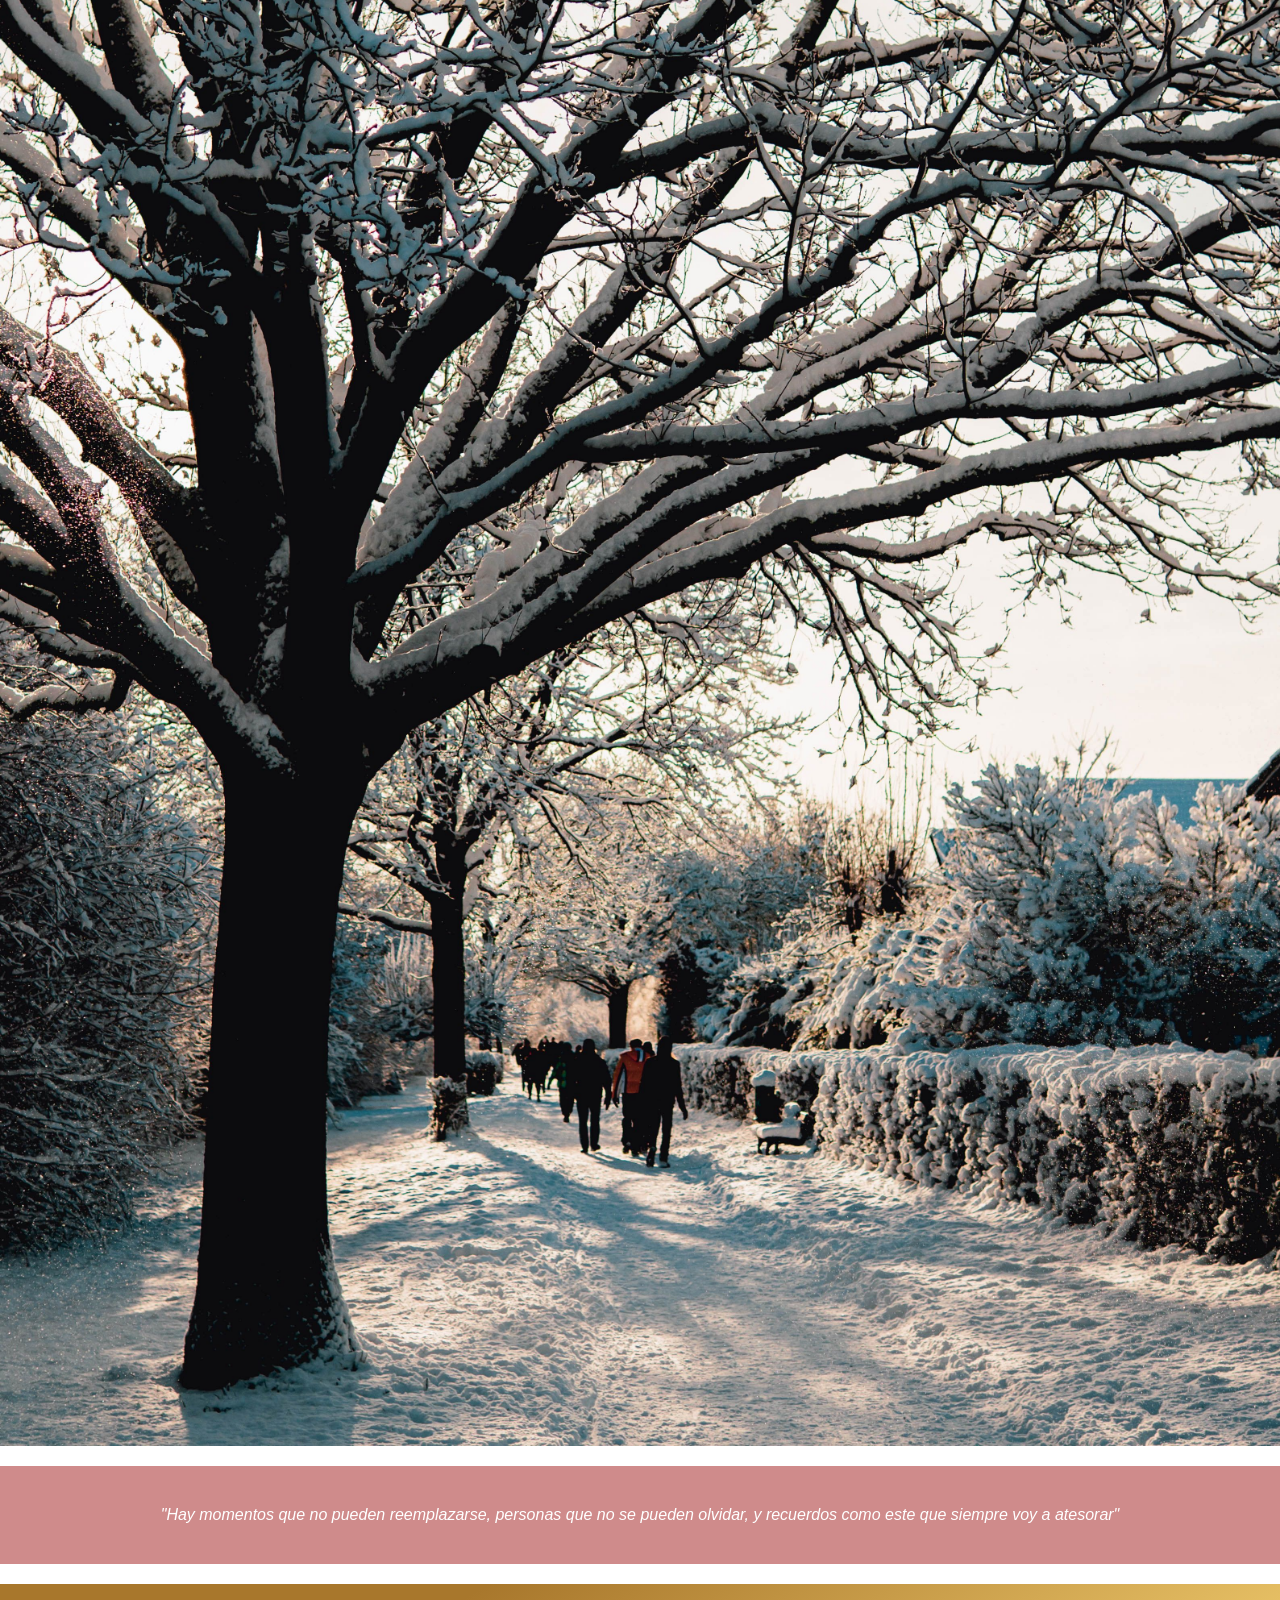
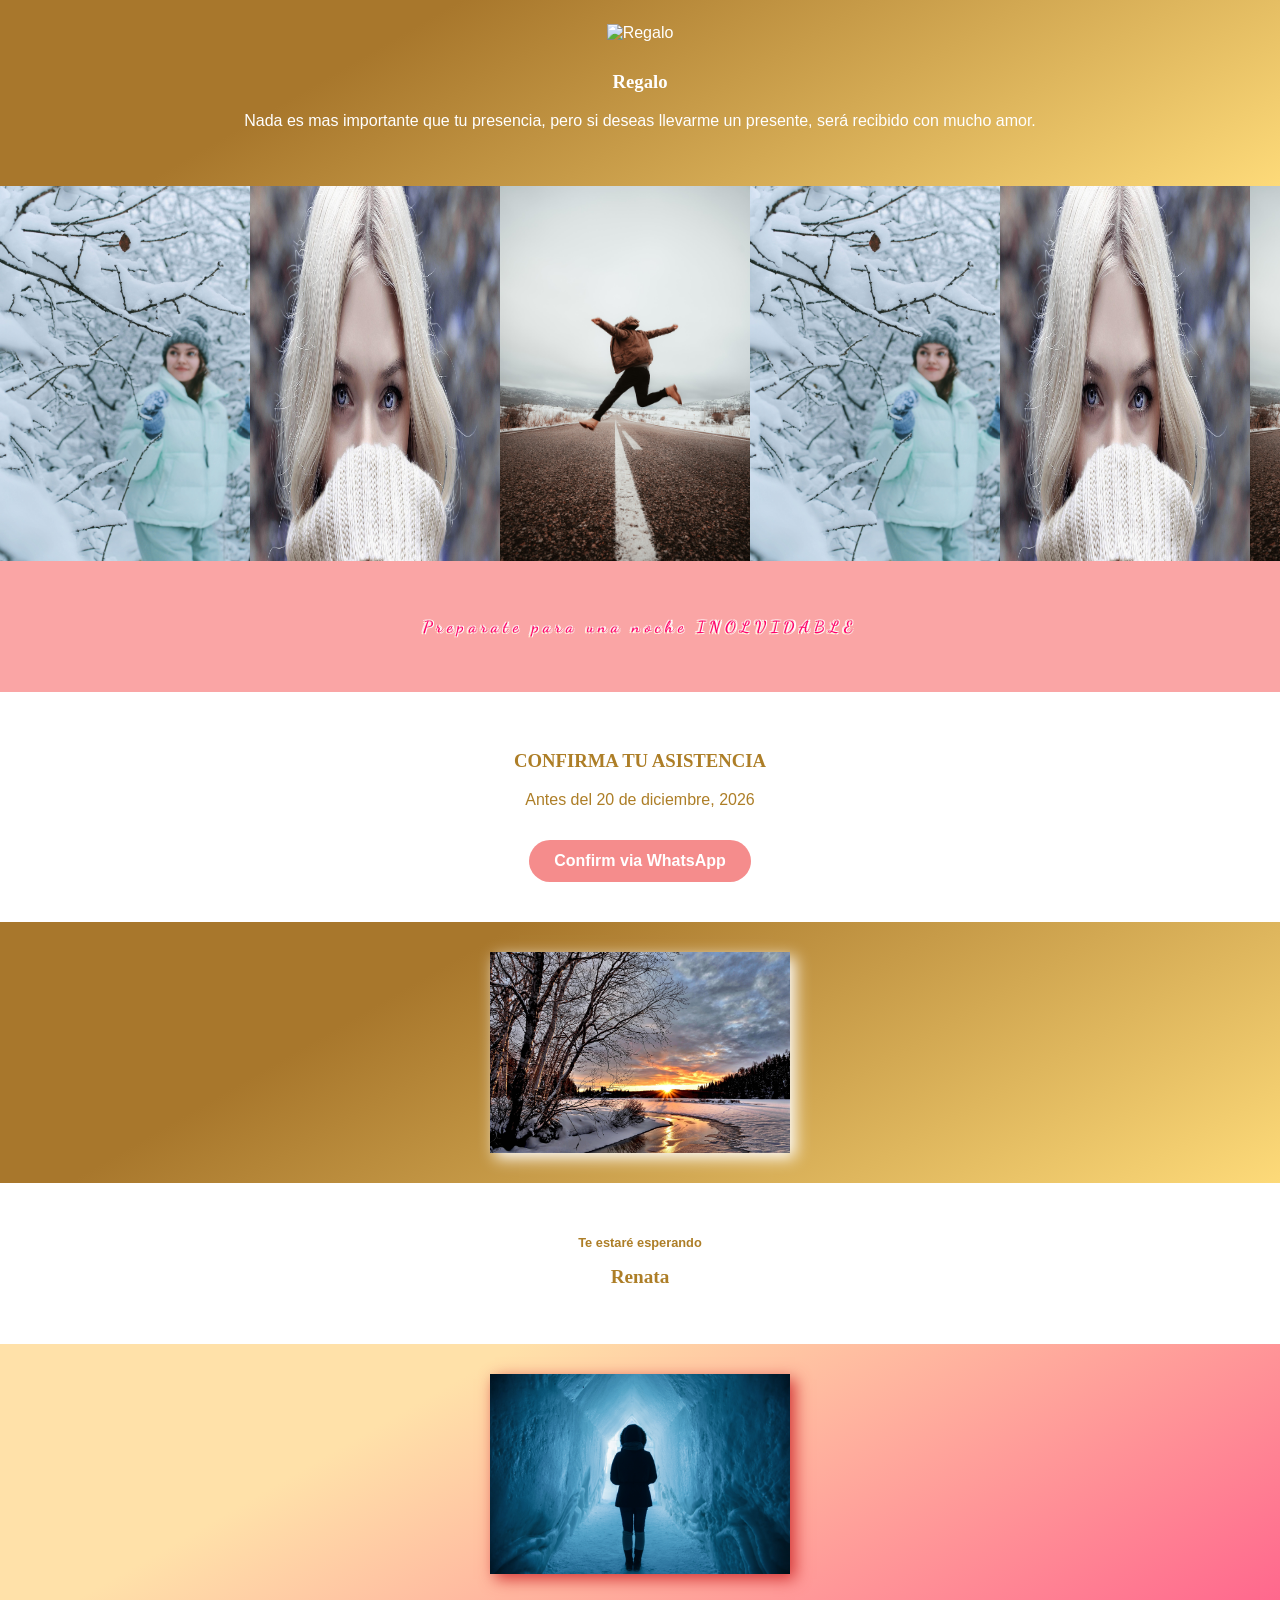
==== commit ce500182: "Update cumple.html" ====
--- a/Cumpleaños/cumple.html
+++ b/Cumpleaños/cumple.html
@@ -5,7 +5,7 @@
     <meta name="viewport" content="width=device-width, initial-scale=1.0">
     <title>Mis 15 - Renata</title>
     <link rel="stylesheet" href="estilos.css">
-    <link href="https://fonts.googleapis.com/css2?family=Playfair+Display:ital,wght@0,400;0,700;1,400&family=Montserrat:wght@300;400&display=swap" rel="stylesheet">
+   <link href="https://fonts.googleapis.com/css2?family=Alex+Brush&family=Bree+Serif&family=Bricolage+Grotesque:opsz,wght@12..96,200..800&family=Cinzel:wght@400..900&family=Courgette&family=Dancing+Script:wght@400..700&family=Italiana&family=Italianno&family=Kaushan+Script&family=Merienda:wght@300..900&family=Oleo+Script:wght@400;700&family=Permanent+Marker&family=Playwrite+NZ+Guides&family=Redressed&family=Roboto:ital,wght@0,100..900;1,100..900&family=Satisfy&family=Unbounded:wght@200..900&family=WindSong:wght@400;500&display=swap" rel="stylesheet">
    
 </head>
 <body>
--- a/Cumpleaños/estilos.css
+++ b/Cumpleaños/estilos.css
@@ -32,7 +32,12 @@
             font-family: 'Playfair Display', serif;
         }
 
-        .hero-title { font-size: 3em; margin: 10px 0; }
+        .hero-title { 
+         font-size: 4em;
+            margin: 10px 0;
+            font-family: "Alex Brush", cursive;
+            font-weight: 500;
+            font-style: normal; }
         .hero-subtitle { letter-spacing: 5px; text-transform: uppercase; font-size: 0.9em; }
 
         /* Contador */
@@ -108,15 +113,17 @@
 
         .mensaje{
             color: #ff006a;
-            font-family:Tahoma;
-            font-weight: 600;
+            font-family: "Dancing Script", cursive;
+            font-optical-sizing: auto;
+            font-weight: bold;
+            font-style: normal;
             background-color: #faa5a5;
             letter-spacing: 0.3em;
             text-shadow:
     -1.4px -1.4px 0 rgb(255, 230, 236),
-     1.4px -1.4px 0 rgb(228, 156, 0),
+     1.4px -1.4px 0 rgb(255, 253, 253),
     -1.4px  1.4px 0 rgb(255, 246, 215),
-     1.4px  1.4px 0 rgb(255, 208, 0);
+     1.4px  1.4px 0 rgb(255, 248, 251);
         }
 
         .codigo{
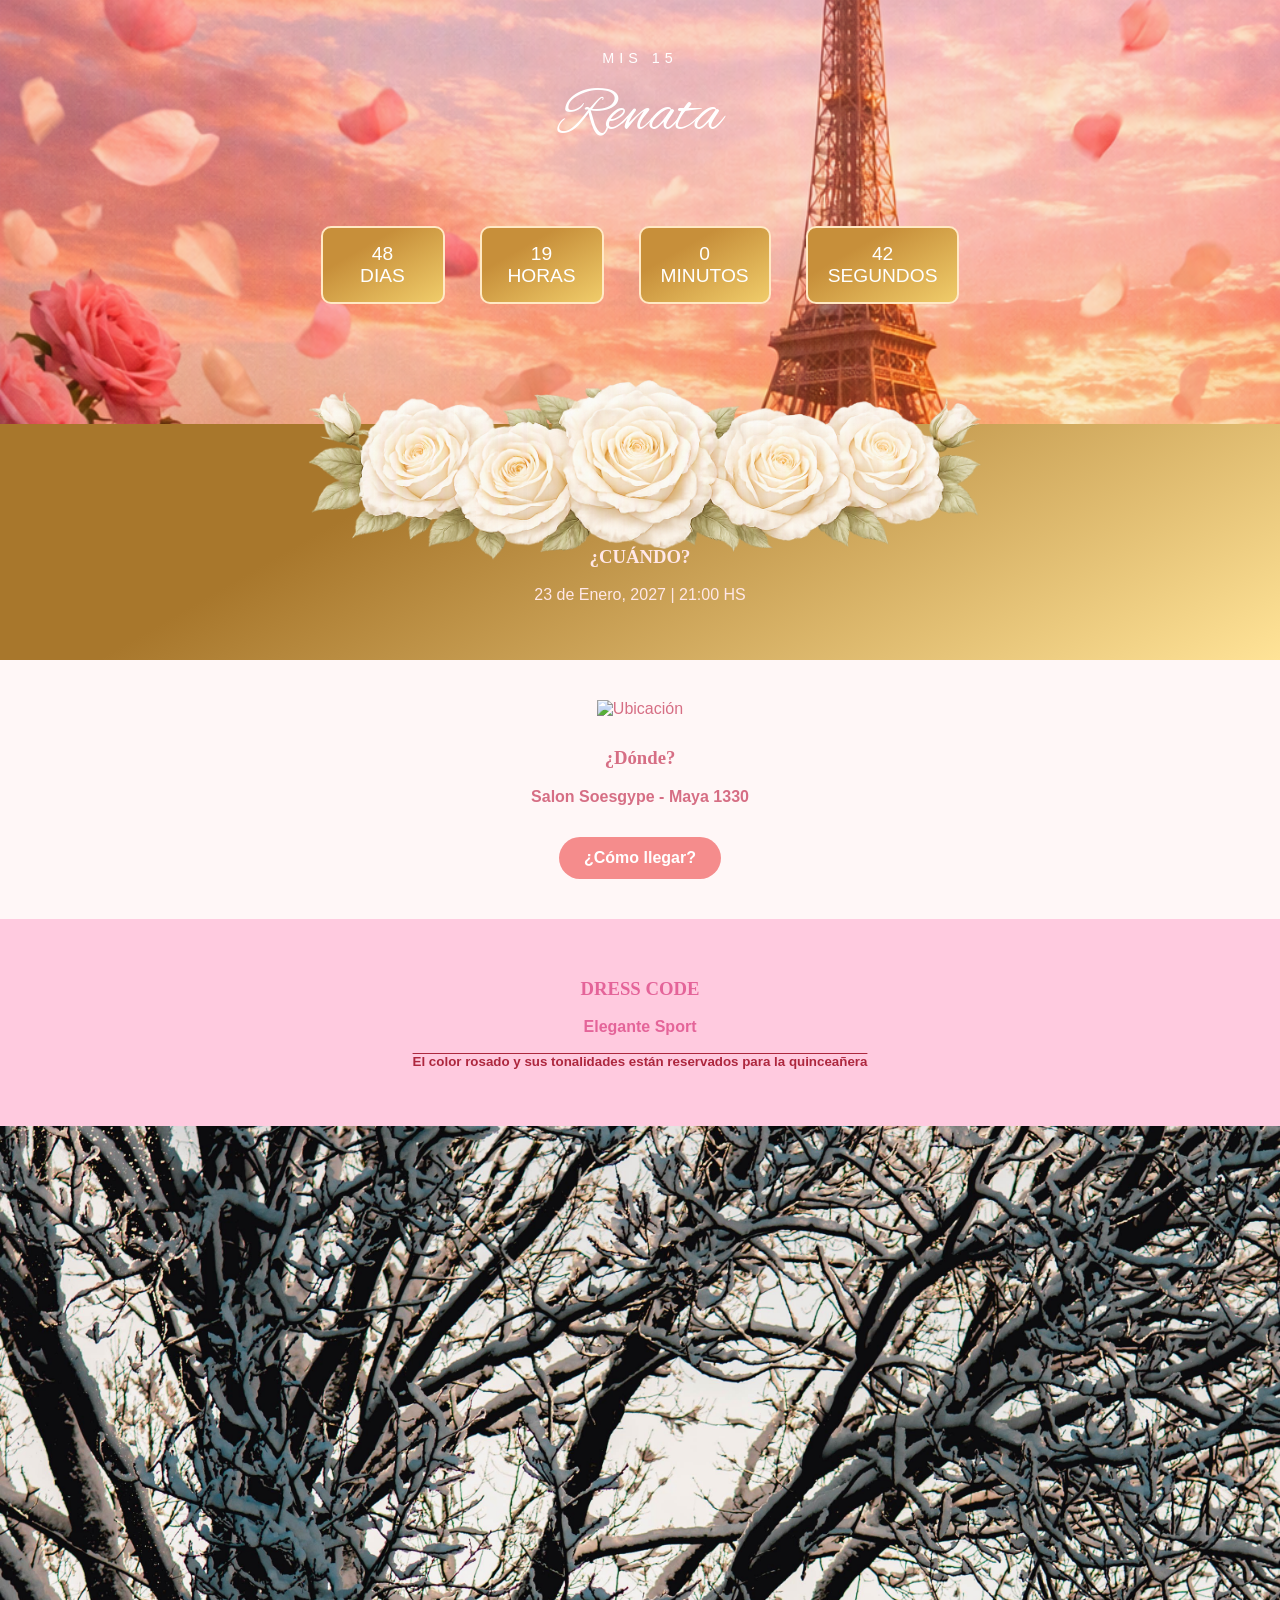
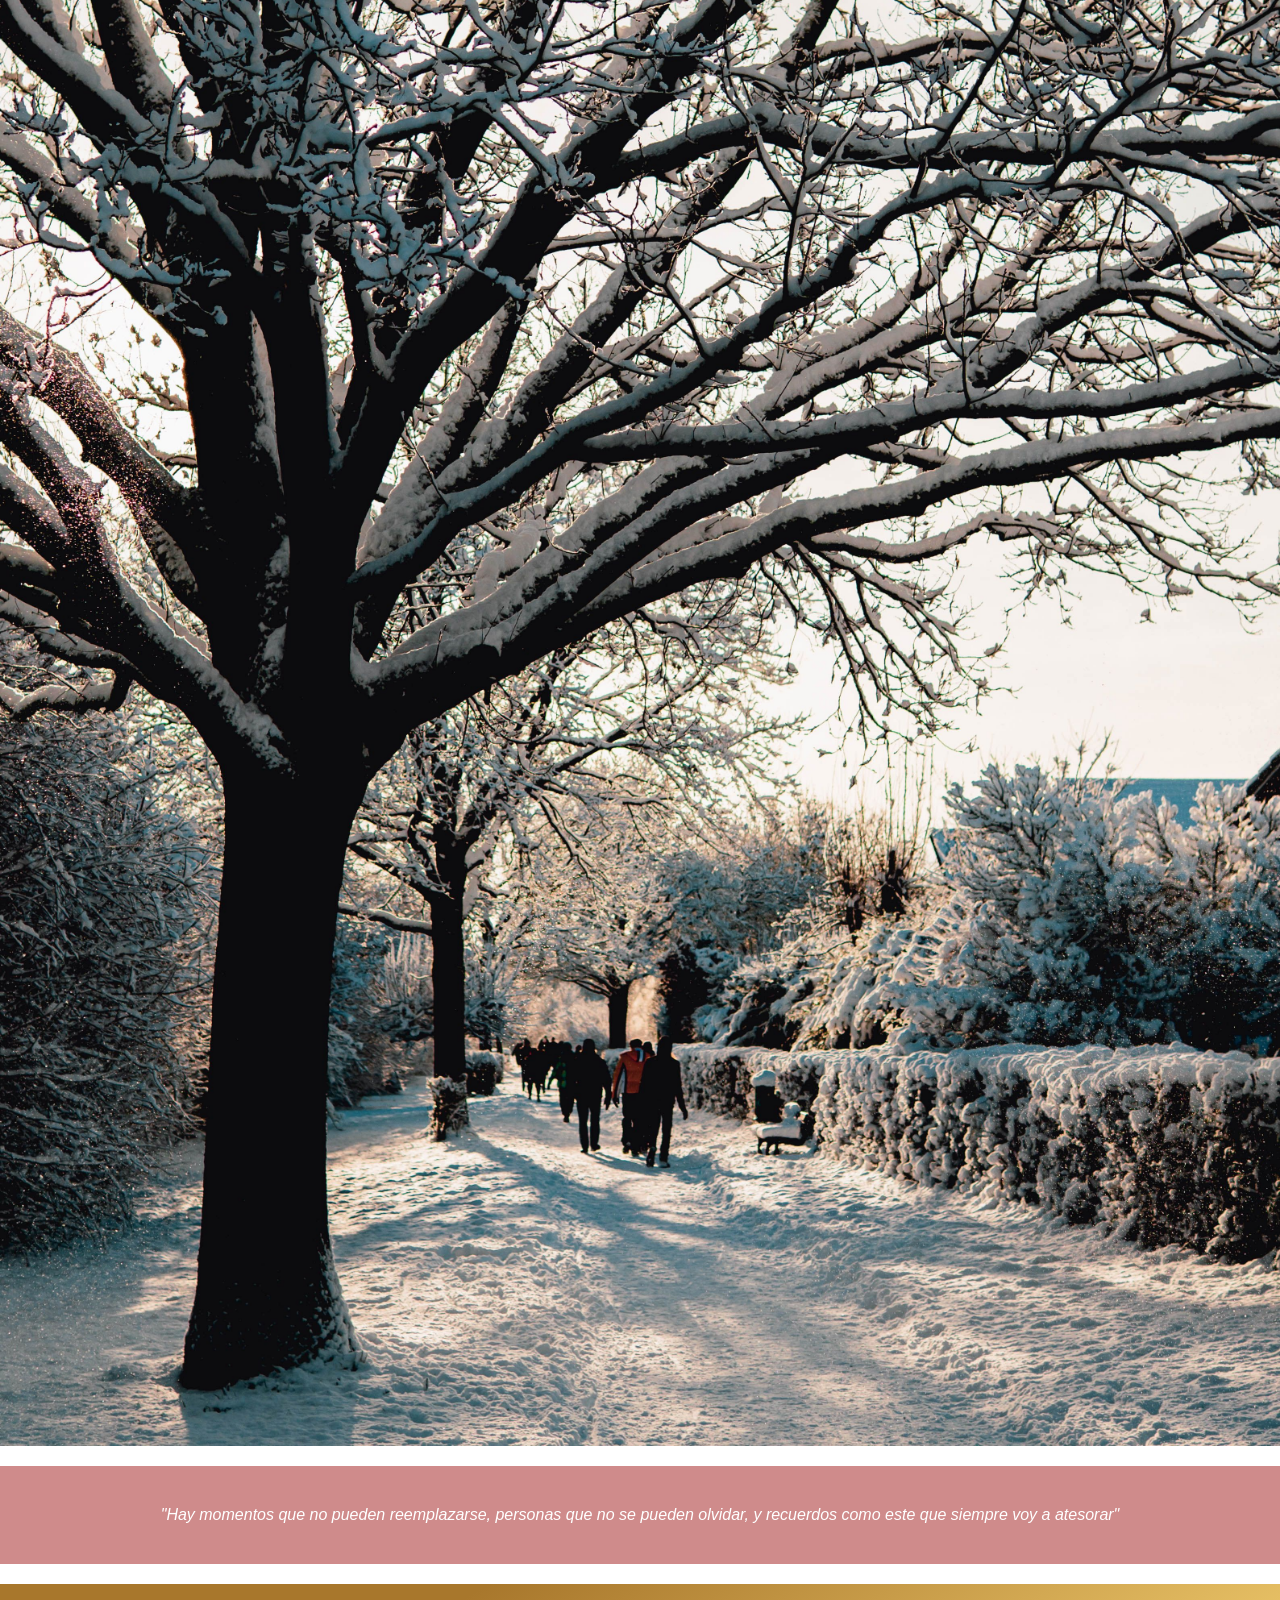
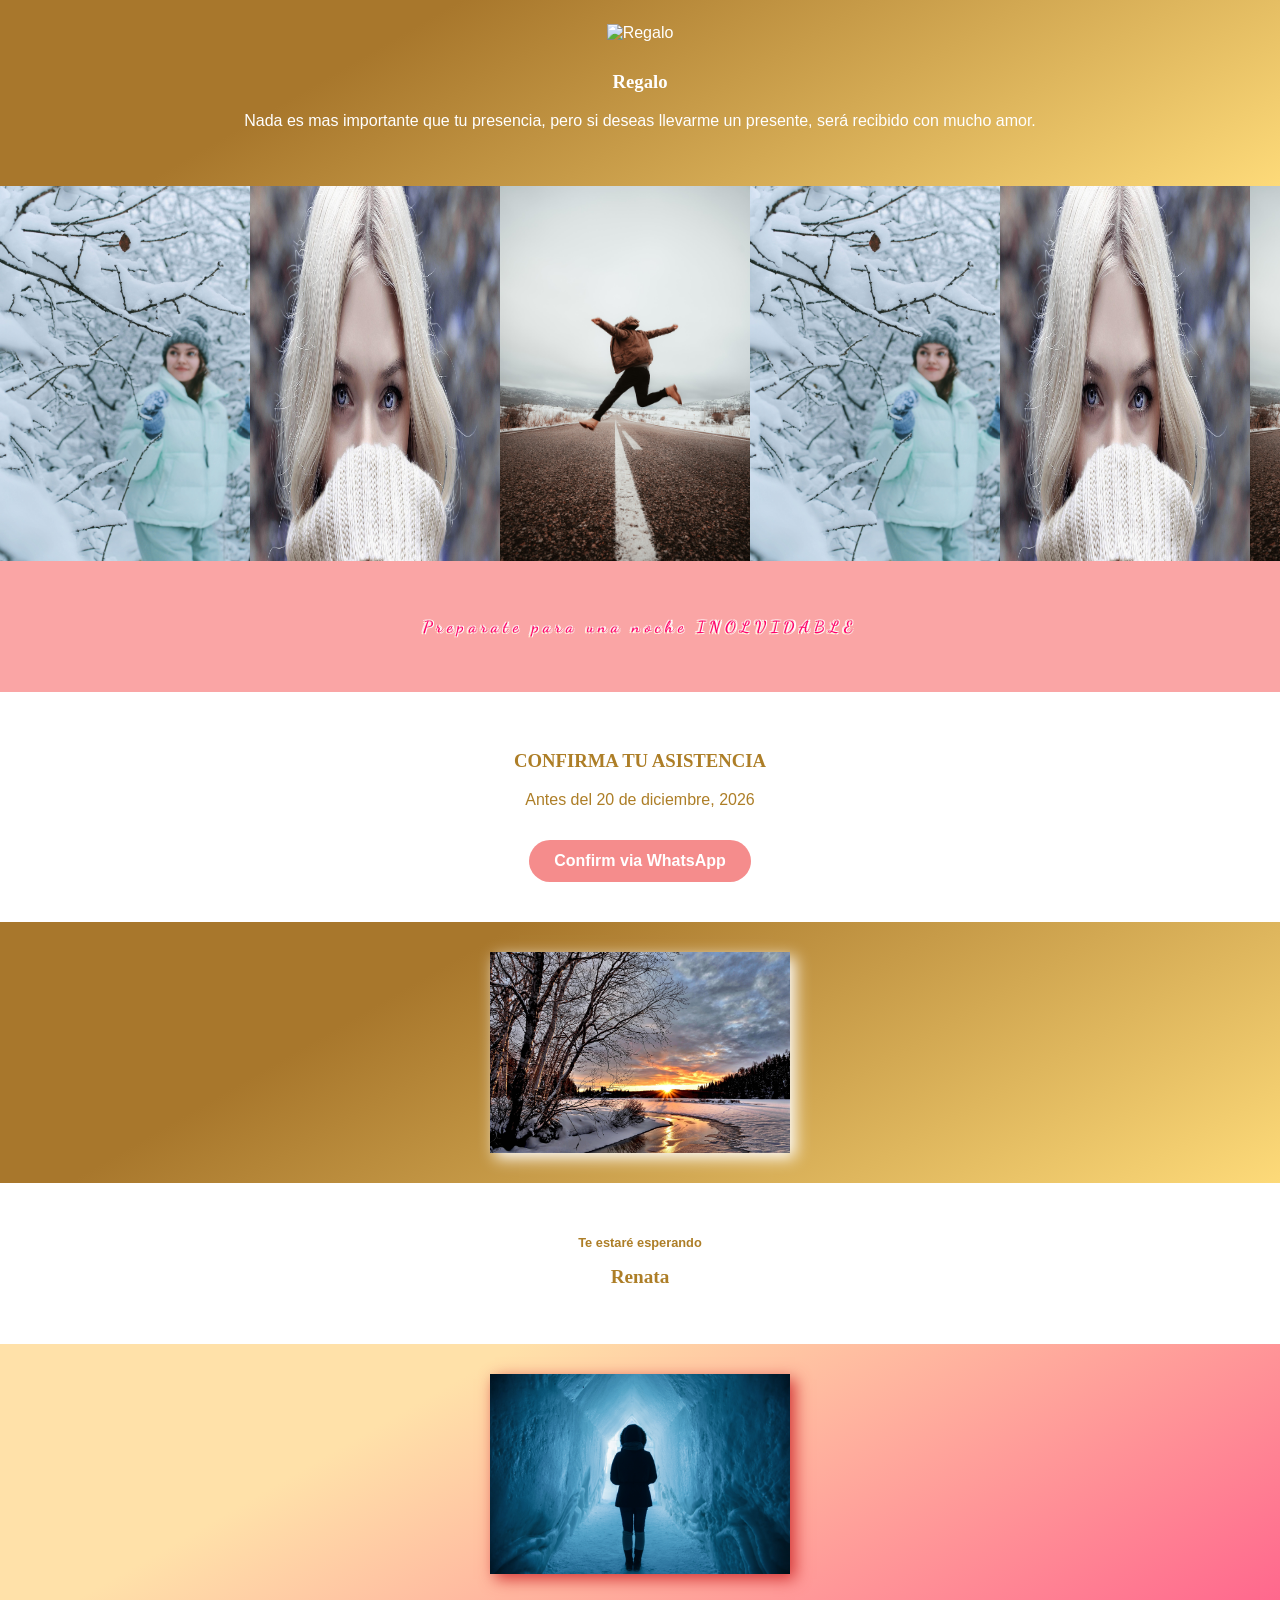
==== commit 197ded40: "Update cumple.html" ====
--- a/Cumpleaños/cumple.html
+++ b/Cumpleaños/cumple.html
@@ -5,8 +5,9 @@
     <meta name="viewport" content="width=device-width, initial-scale=1.0">
     <title>Mis 15 - Renata</title>
     <link rel="stylesheet" href="estilos.css">
-   <link href="https://fonts.googleapis.com/css2?family=Alex+Brush&family=Bree+Serif&family=Bricolage+Grotesque:opsz,wght@12..96,200..800&family=Cinzel:wght@400..900&family=Courgette&family=Dancing+Script:wght@400..700&family=Italiana&family=Italianno&family=Kaushan+Script&family=Merienda:wght@300..900&family=Oleo+Script:wght@400;700&family=Permanent+Marker&family=Playwrite+NZ+Guides&family=Redressed&family=Roboto:ital,wght@0,100..900;1,100..900&family=Satisfy&family=Unbounded:wght@200..900&family=WindSong:wght@400;500&display=swap" rel="stylesheet">
-   
+  <link rel="preconnect" href="https://fonts.googleapis.com">
+<link rel="preconnect" href="https://fonts.gstatic.com" crossorigin>
+<link href="https://fonts.googleapis.com/css2?family=Alex+Brush&family=Bree+Serif&family=Bricolage+Grotesque:opsz,wght@12..96,200..800&family=Cinzel:wght@400..900&family=Courgette&family=Dancing+Script:wght@400..700&family=Italiana&family=Italianno&family=Kaushan+Script&family=Merienda:wght@300..900&family=Oleo+Script:wght@400;700&family=Permanent+Marker&family=Playwrite+NZ+Guides&family=Redressed&family=Roboto:ital,wght@0,100..900;1,100..900&family=Satisfy&family=Unbounded:wght@200..900&family=WindSong:wght@400;500&display=swap" rel="stylesheet">
 </head>
 <body>
 
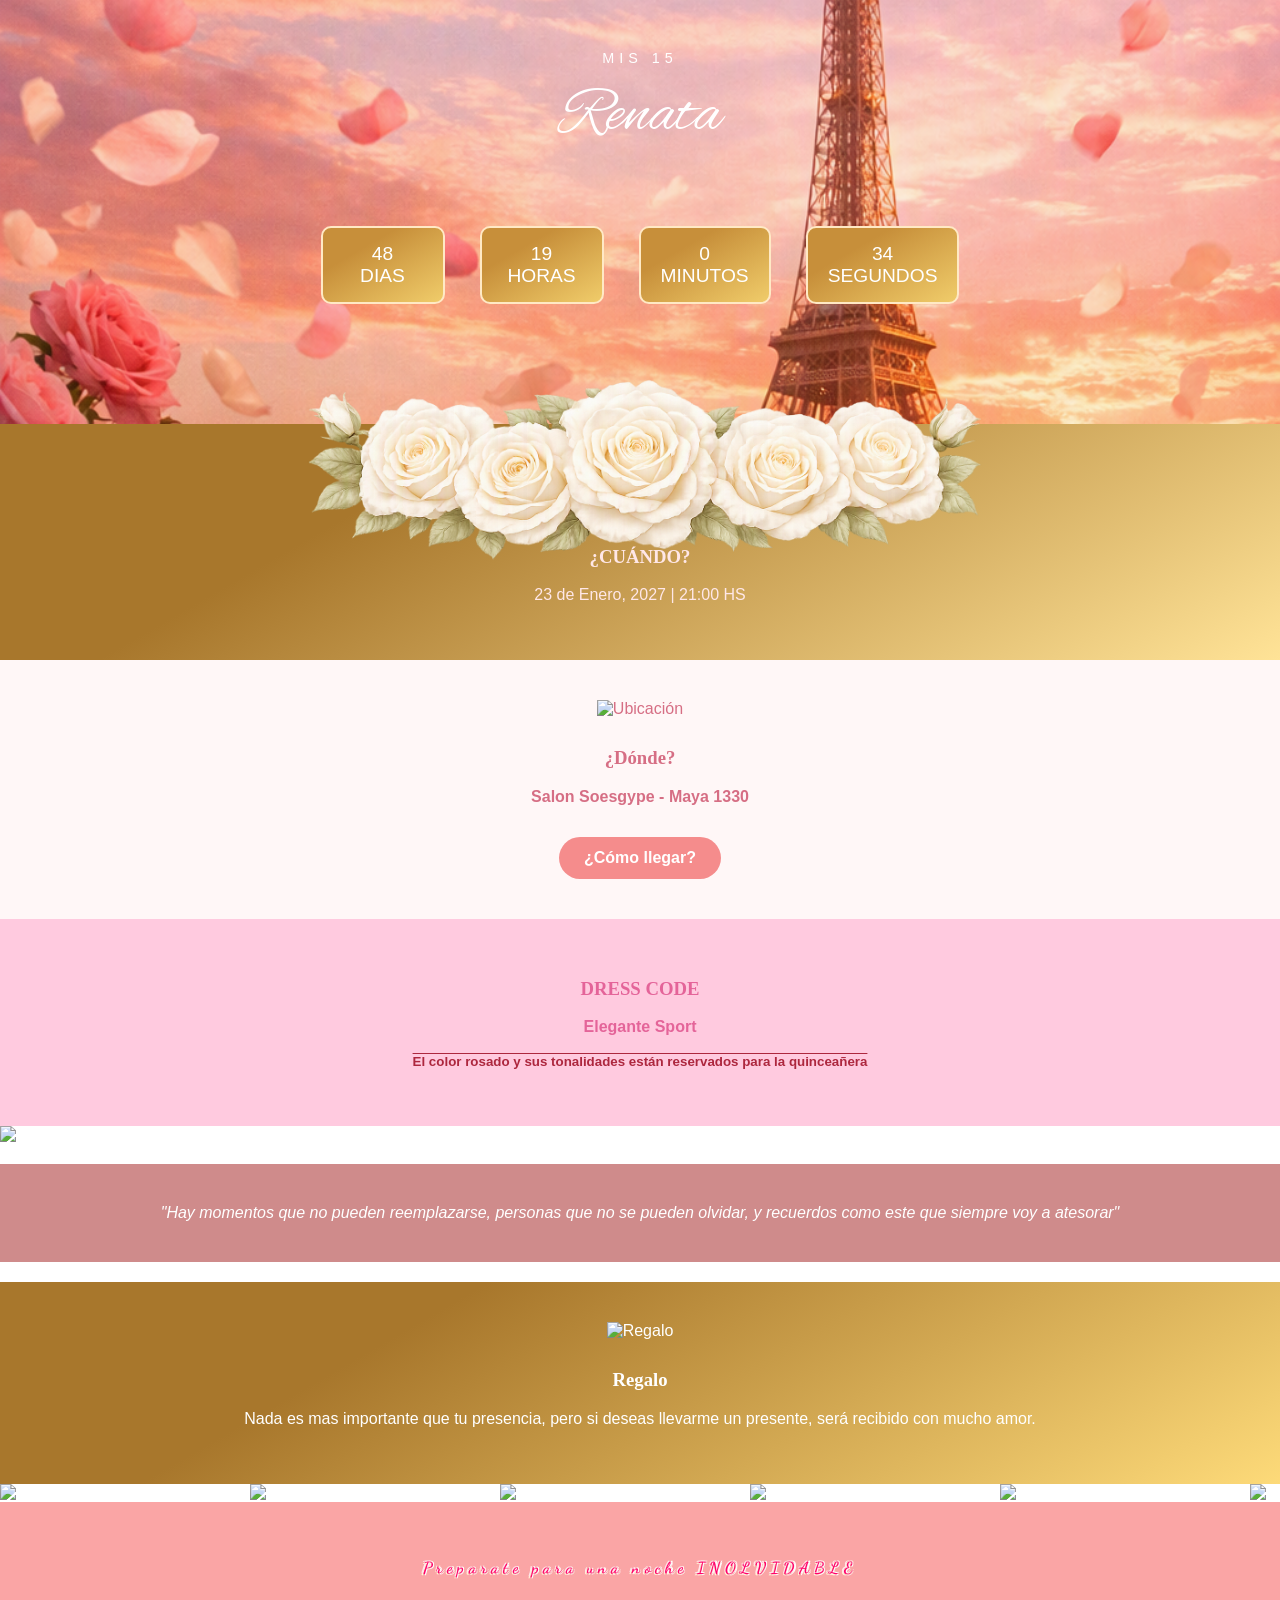
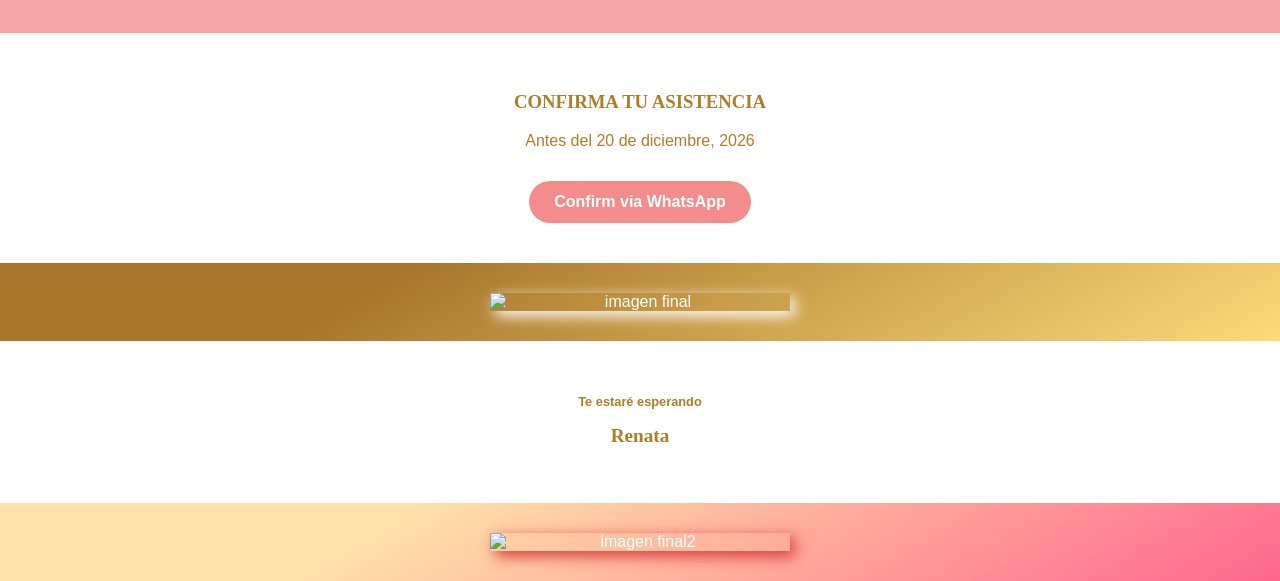
==== commit e5a67c26: "Update cumple.html" ====
--- a/Cumpleaños/cumple.html
+++ b/Cumpleaños/cumple.html
@@ -55,30 +55,51 @@
 
     <div class="carrusel">
     <div class="fotos">
-        <img src="invierno.jpg" alt="imagen 2">
-        <img src="invierno1.jpg" alt="Natali 6">
-        <img src="invierno2.jpg" alt="Natali 1">
-        <img src="invierno.jpg" alt="Natali 2">
-        <img src="invierno1.jpg" alt="Natali 6">
-        <img src="invierno2.jpg" alt="Natali 1">
-        <img src="invierno.jpg" alt="Natali 2">
-        <img src="invierno1.jpg" alt="Natali 6">
-        <img src="invierno2.jpg" alt="Natali 1">
-        <img src="invierno.jpg" alt="Natali 2">
-        <img src="invierno1.jpg" alt="Natali 6">
-        <img src="invierno2.jpg" alt="Natali 1">
-        <img src="invierno.jpg" alt="Natali 2">
-        <img src="invierno1.jpg" alt="Natali 6">
-        <img src="invierno2.jpg" alt="Natali 1">
-        <img src="invierno.jpg" alt="Natali 2">
-        <img src="invierno1.jpg" alt="Natali 6">
-        <img src="invierno2.jpg" alt="Natali 1">
-        <img src="invierno.jpg" alt="Natali 2">
-        <img src="invierno1.jpg" alt="Natali 6">
-        <img src="invierno2.jpg" alt="Natali 1">
-        <img src="invierno.jpg" alt="Natali 2">
-        <img src="invierno1.jpg" alt="Natali 6">
-        <img src="invierno2.jpg" alt="Natali 1">
+        <img src="lapacho.jpeg" alt="Renata 1">
+        <img src="plantas.jpeg" alt="Renata 2">
+        <img src="madera.jpeg" alt="Renata 3">
+        <img src="lapacho.jpeg" alt="Renata 1">
+        <img src="plantas.jpeg" alt="Renata 2">
+        <img src="madera.jpeg" alt="Renata 3">
+        <img src="lapacho.jpeg" alt="Renata 1">
+        <img src="plantas.jpeg" alt="Renata 2">
+        <img src="madera.jpeg" alt="Renata 3">
+        <img src="lapacho.jpeg" alt="Renata 1">
+        <img src="plantas.jpeg" alt="Renata 2">
+        <img src="madera.jpeg" alt="Renata 3">
+        <img src="lapacho.jpeg" alt="Renata 1">
+        <img src="plantas.jpeg" alt="Renata 2">
+        <img src="madera.jpeg" alt="Renata 3">
+        <img src="lapacho.jpeg" alt="Renata 1">
+        <img src="plantas.jpeg" alt="Renata 2">
+        <img src="madera.jpeg" alt="Renata 3">
+        <img src="lapacho.jpeg" alt="Renata 1">
+        <img src="plantas.jpeg" alt="Renata 2">
+        <img src="madera.jpeg" alt="Renata 3">
+        <img src="lapacho.jpeg" alt="Renata 1">
+        <img src="plantas.jpeg" alt="Renata 2">
+        <img src="madera.jpeg" alt="Renata 3">
+        <img src="lapacho.jpeg" alt="Renata 1">
+        <img src="plantas.jpeg" alt="Renata 2">
+        <img src="madera.jpeg" alt="Renata 3">
+        <img src="lapacho.jpeg" alt="Renata 1">
+        <img src="plantas.jpeg" alt="Renata 2">
+        <img src="madera.jpeg" alt="Renata 3">
+        <img src="lapacho.jpeg" alt="Renata 1">
+        <img src="plantas.jpeg" alt="Renata 2">
+        <img src="madera.jpeg" alt="Renata 3">
+        <img src="lapacho.jpeg" alt="Renata 1">
+        <img src="plantas.jpeg" alt="Renata 2">
+        <img src="madera.jpeg" alt="Renata 3">
+        <img src="lapacho.jpeg" alt="Renata 1">
+        <img src="plantas.jpeg" alt="Renata 2">
+        <img src="madera.jpeg" alt="Renata 3">
+        <img src="lapacho.jpeg" alt="Renata 1">
+        <img src="plantas.jpeg" alt="Renata 2">
+        <img src="madera.jpeg" alt="Renata 3">
+        <img src="lapacho.jpeg" alt="Renata 1">
+        <img src="plantas.jpeg" alt="Renata 2">
+        <img src="madera.jpeg" alt="Renata 3">
     </div>
 </div>
 
@@ -94,33 +115,51 @@
 
 <div class="automatico">
     <div class="scroll">
-        <img src="invierno3.jpg" alt="Nati 4">
-        <img src="invierno4.jpg" alt="Nati 5">
-        <img src="invierno5.jpg" alt="Nati 7">
-        <img src="invierno3.jpg" alt="Nati 4">
-        <img src="invierno4.jpg" alt="Nati 5">
-        <img src="invierno5.jpg" alt="Nati 7">
-        <img src="invierno3.jpg" alt="Nati 4">
-        <img src="invierno4.jpg" alt="Nati 5">
-        <img src="invierno5.jpg" alt="Nati 7">
-        <img src="invierno3.jpg" alt="Nati 4">
-        <img src="invierno4.jpg" alt="Nati 5">
-        <img src="invierno5.jpg" alt="Nati 7">
-        <img src="invierno3.jpg" alt="Nati 4">
-        <img src="invierno4.jpg" alt="Nati 5">
-        <img src="invierno5.jpg" alt="Nati 7">
-        <img src="invierno3.jpg" alt="Nati 4">
-        <img src="invierno4.jpg" alt="Nati 5">
-        <img src="invierno5.jpg" alt="Nati 7">
-        <img src="invierno3.jpg" alt="Nati 4">
-        <img src="invierno4.jpg" alt="Nati 5">
-        <img src="invierno5.jpg" alt="Nati 7">
-        <img src="invierno3.jpg" alt="Nati 4">
-        <img src="invierno4.jpg" alt="Nati 5">
-        <img src="invierno5.jpg" alt="Nati 7">
-        <img src="invierno3.jpg" alt="Nati 4">
-        <img src="invierno4.jpg" alt="Nati 5">
-        <img src="invierno5.jpg" alt="Nati 7">
+        <img src="gatito.jpeg" alt="Renata">
+        <img src="blaco_negro.jpeg" alt="Renata2">
+        <img src="madera_distraida.jpeg" alt="Renata3">
+        <img src="gatito.jpeg" alt="Renata">
+        <img src="blaco_negro.jpeg" alt="Renata2">
+        <img src="madera_distraida.jpeg" alt="Renata3">
+        <img src="gatito.jpeg" alt="Renata">
+        <img src="blaco_negro.jpeg" alt="Renata2">
+        <img src="madera_distraida.jpeg" alt="Renata3">
+        <img src="gatito.jpeg" alt="Renata">
+        <img src="blaco_negro.jpeg" alt="Renata2">
+        <img src="madera_distraida.jpeg" alt="Renata3">
+        <img src="gatito.jpeg" alt="Renata">
+        <img src="blaco_negro.jpeg" alt="Renata2">
+        <img src="madera_distraida.jpeg" alt="Renata3">
+        <img src="gatito.jpeg" alt="Renata">
+        <img src="blaco_negro.jpeg" alt="Renata2">
+        <img src="madera_distraida.jpeg" alt="Renata3">
+        <img src="gatito.jpeg" alt="Renata">
+        <img src="blaco_negro.jpeg" alt="Renata2">
+        <img src="madera_distraida.jpeg" alt="Renata3">
+        <img src="gatito.jpeg" alt="Renata">
+        <img src="blaco_negro.jpeg" alt="Renata2">
+        <img src="madera_distraida.jpeg" alt="Renata3">
+        <img src="gatito.jpeg" alt="Renata">
+        <img src="blaco_negro.jpeg" alt="Renata2">
+        <img src="madera_distraida.jpeg" alt="Renata3">
+        <img src="gatito.jpeg" alt="Renata">
+        <img src="blaco_negro.jpeg" alt="Renata2">
+        <img src="madera_distraida.jpeg" alt="Renata3">
+        <img src="gatito.jpeg" alt="Renata">
+        <img src="blaco_negro.jpeg" alt="Renata2">
+        <img src="madera_distraida.jpeg" alt="Renata3">
+        <img src="gatito.jpeg" alt="Renata">
+        <img src="blaco_negro.jpeg" alt="Renata2">
+        <img src="madera_distraida.jpeg" alt="Renata3">
+        <img src="gatito.jpeg" alt="Renata">
+        <img src="blaco_negro.jpeg" alt="Renata2">
+        <img src="madera_distraida.jpeg" alt="Renata3">
+        <img src="gatito.jpeg" alt="Renata">
+        <img src="blaco_negro.jpeg" alt="Renata2">
+        <img src="madera_distraida.jpeg" alt="Renata3">
+        <img src="gatito.jpeg" alt="Renata">
+        <img src="blaco_negro.jpeg" alt="Renata2">
+        <img src="madera_distraida.jpeg" alt="Renata3">
 </div>
 
    <section class="mensaje">
@@ -135,7 +174,7 @@
     </section>
 
 <section class="imagen-final">
-    <img src="invierno6.jpg" alt="imagen final"> 
+    <img src="cielo.jpeg" alt="imagen final"> 
 </section>
 
     <footer>
@@ -146,7 +185,7 @@
     </footer>
 
 <section class="imagen-final2">
-    <img src="invierno7.jpg" alt="imagen final2"> 
+    <img src="dos_puertas.jpeg" alt="imagen final2"> 
 </section>
 
     <script src="contador.js"></script>
--- a/Cumpleaños/estilos.css
+++ b/Cumpleaños/estilos.css
@@ -37,7 +37,9 @@
             margin: 10px 0;
             font-family: "Alex Brush", cursive;
             font-weight: 500;
-            font-style: normal; }
+            font-style: normal; 
+        }
+
         .hero-subtitle { letter-spacing: 5px; text-transform: uppercase; font-size: 0.9em; }
 
         /* Contador */
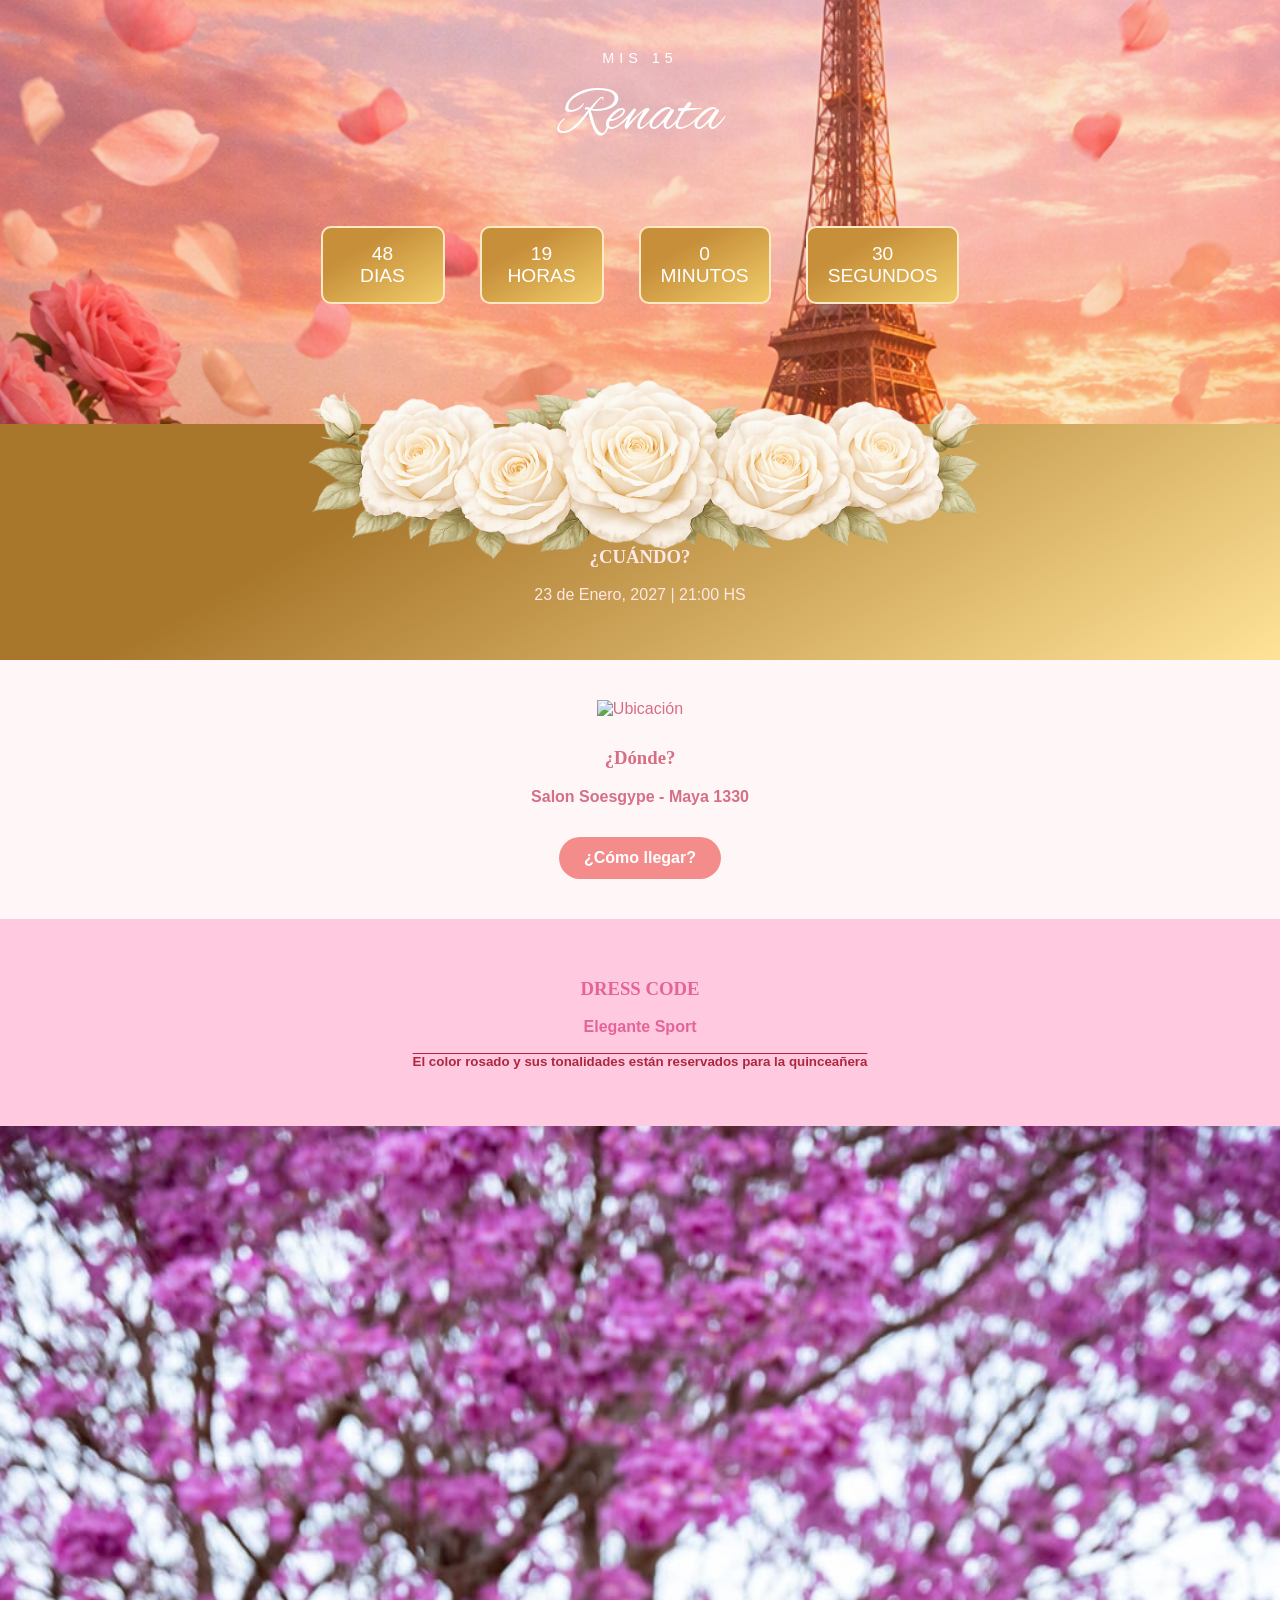
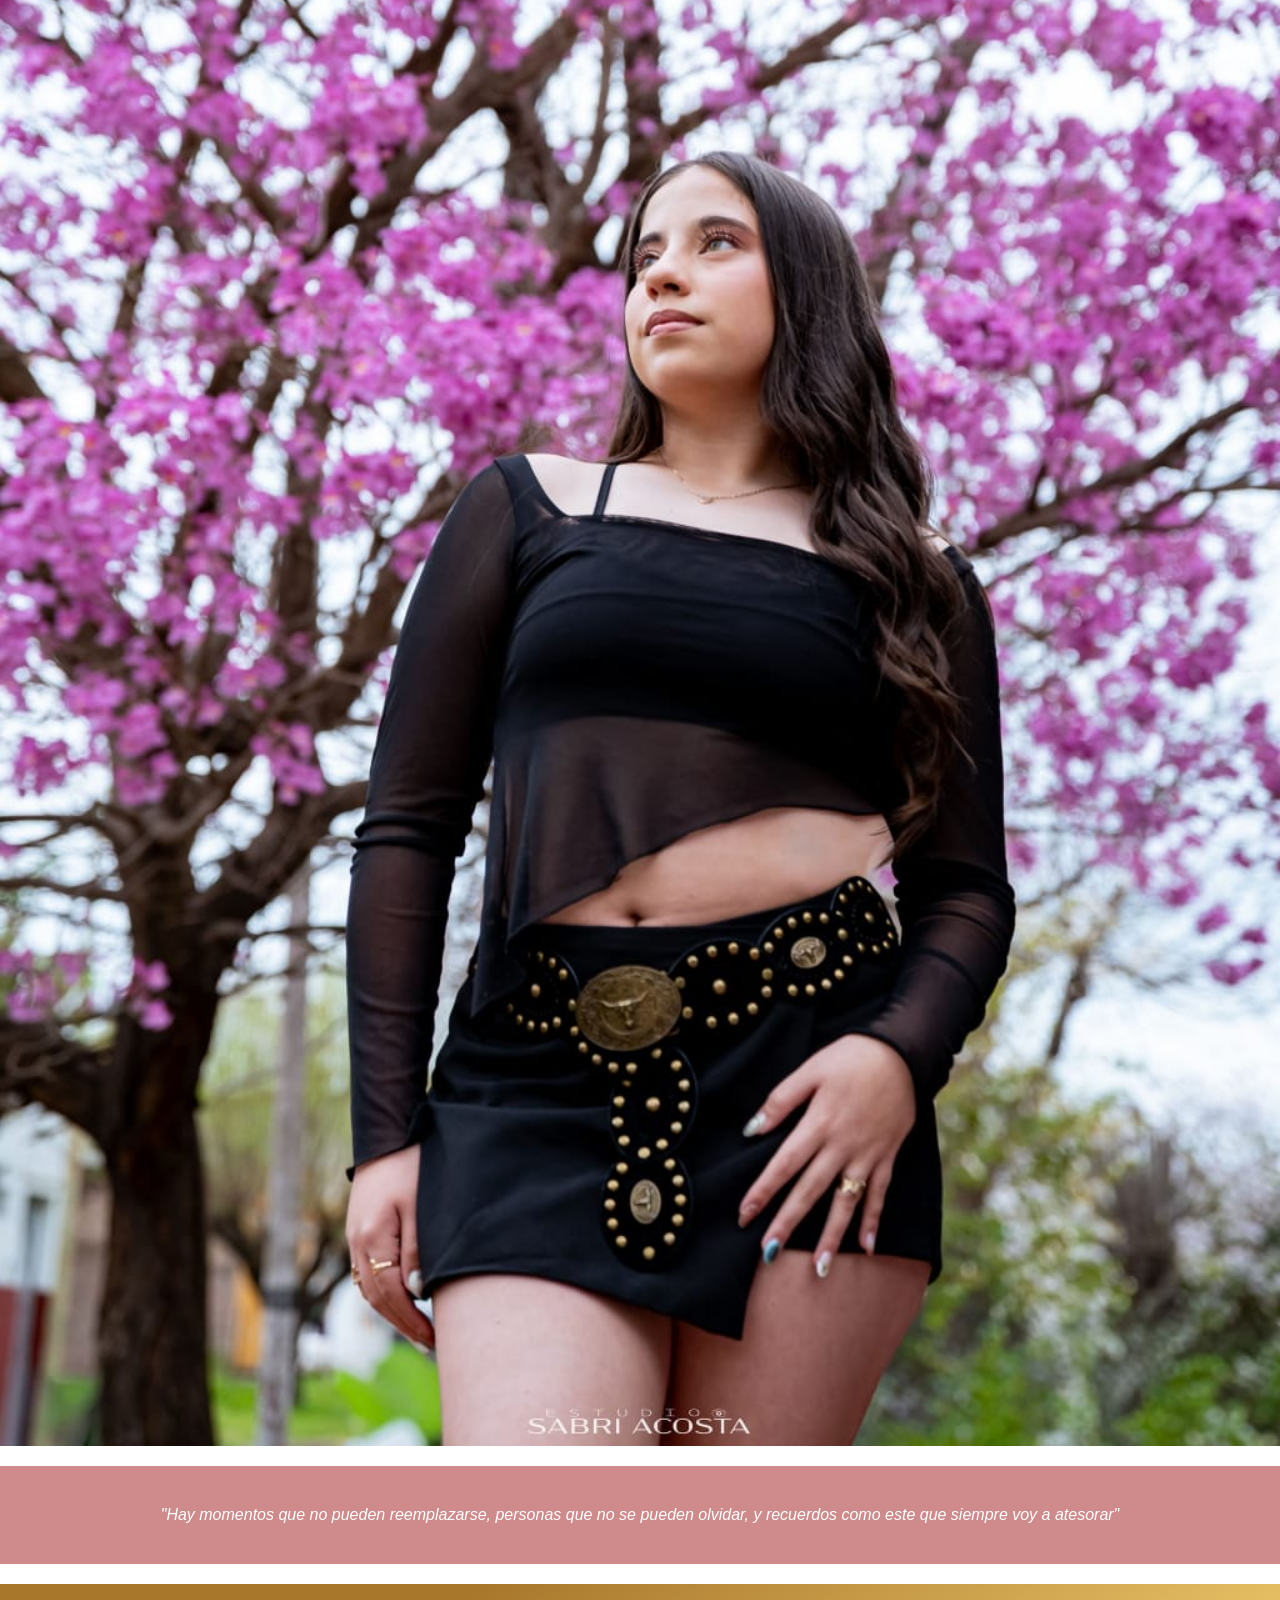
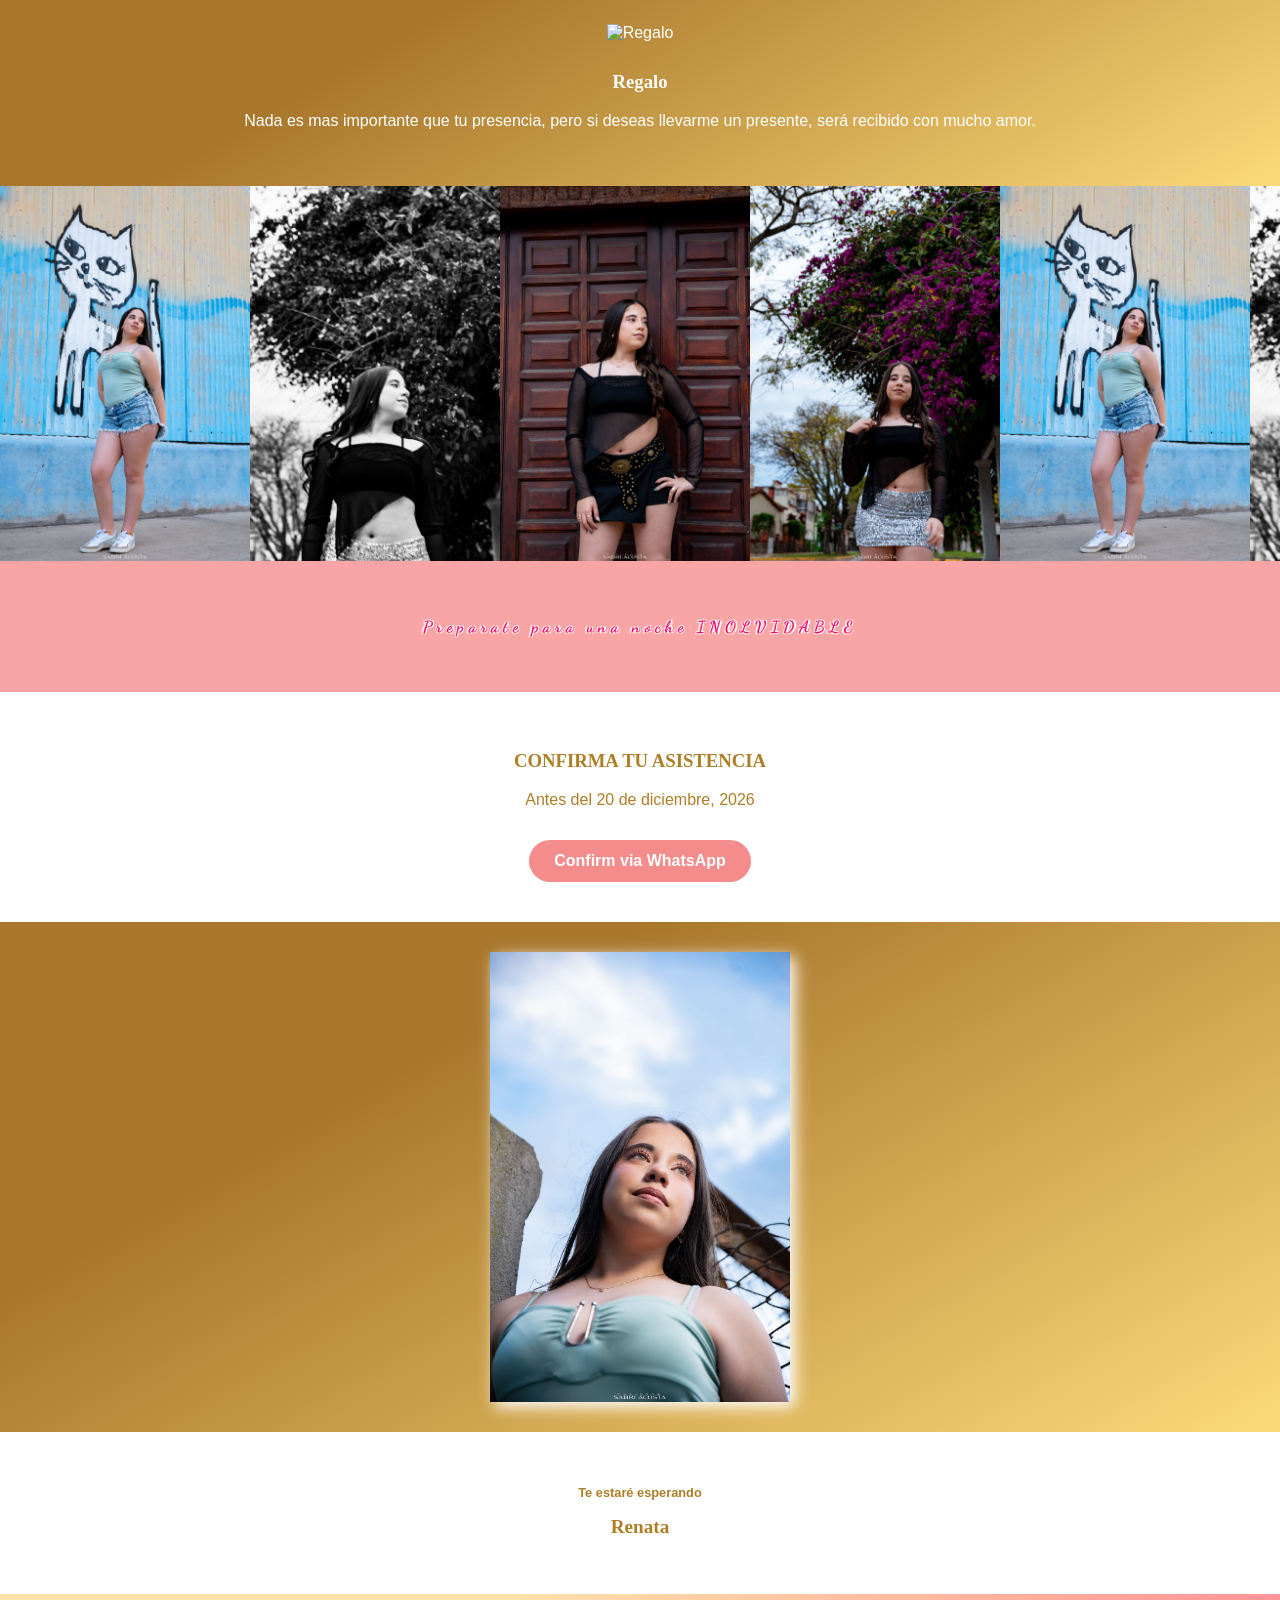
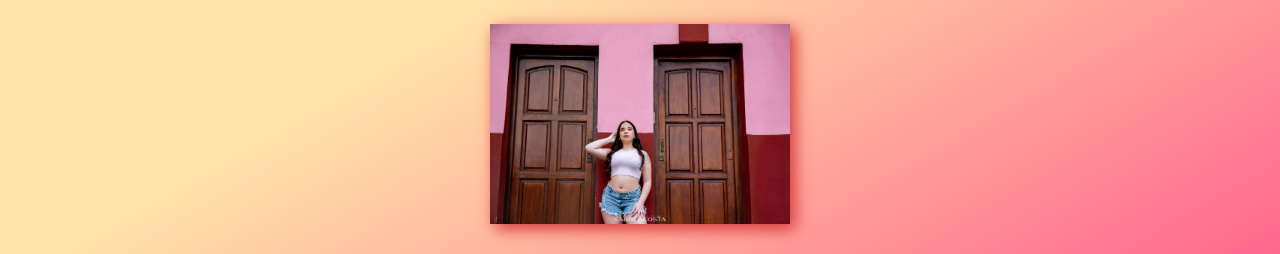
==== commit 0080a62c: "Update cumple.html" ====
--- a/Cumpleaños/cumple.html
+++ b/Cumpleaños/cumple.html
@@ -115,51 +115,54 @@
 
 <div class="automatico">
     <div class="scroll">
+       <img src="gatito.jpeg" alt="Renata">
+        <img src="blaco_negro.jpeg" alt="Renata2">
+        <img src="madera_distraida.jpeg" alt="Renata3">
+        <img src="lapacho2.jpeg" alt="Renata4">
         <img src="gatito.jpeg" alt="Renata">
         <img src="blaco_negro.jpeg" alt="Renata2">
         <img src="madera_distraida.jpeg" alt="Renata3">
+        <img src="lapacho2.jpeg" alt="Renata4">
         <img src="gatito.jpeg" alt="Renata">
         <img src="blaco_negro.jpeg" alt="Renata2">
         <img src="madera_distraida.jpeg" alt="Renata3">
+        <img src="lapacho2.jpeg" alt="Renata4">
         <img src="gatito.jpeg" alt="Renata">
         <img src="blaco_negro.jpeg" alt="Renata2">
         <img src="madera_distraida.jpeg" alt="Renata3">
+        <img src="lapacho2.jpeg" alt="Renata4">
         <img src="gatito.jpeg" alt="Renata">
         <img src="blaco_negro.jpeg" alt="Renata2">
         <img src="madera_distraida.jpeg" alt="Renata3">
+        <img src="lapacho2.jpeg" alt="Renata4">
         <img src="gatito.jpeg" alt="Renata">
         <img src="blaco_negro.jpeg" alt="Renata2">
         <img src="madera_distraida.jpeg" alt="Renata3">
+        <img src="lapacho2.jpeg" alt="Renata4">
         <img src="gatito.jpeg" alt="Renata">
         <img src="blaco_negro.jpeg" alt="Renata2">
         <img src="madera_distraida.jpeg" alt="Renata3">
+        <img src="lapacho2.jpeg" alt="Renata4">
         <img src="gatito.jpeg" alt="Renata">
         <img src="blaco_negro.jpeg" alt="Renata2">
         <img src="madera_distraida.jpeg" alt="Renata3">
+        <img src="lapacho2.jpeg" alt="Renata4">
         <img src="gatito.jpeg" alt="Renata">
         <img src="blaco_negro.jpeg" alt="Renata2">
         <img src="madera_distraida.jpeg" alt="Renata3">
+        <img src="lapacho2.jpeg" alt="Renata4">
         <img src="gatito.jpeg" alt="Renata">
         <img src="blaco_negro.jpeg" alt="Renata2">
         <img src="madera_distraida.jpeg" alt="Renata3">
+        <img src="lapacho2.jpeg" alt="Renata4">
         <img src="gatito.jpeg" alt="Renata">
         <img src="blaco_negro.jpeg" alt="Renata2">
         <img src="madera_distraida.jpeg" alt="Renata3">
+        <img src="lapacho2.jpeg" alt="Renata4">
         <img src="gatito.jpeg" alt="Renata">
         <img src="blaco_negro.jpeg" alt="Renata2">
         <img src="madera_distraida.jpeg" alt="Renata3">
-        <img src="gatito.jpeg" alt="Renata">
-        <img src="blaco_negro.jpeg" alt="Renata2">
-        <img src="madera_distraida.jpeg" alt="Renata3">
-        <img src="gatito.jpeg" alt="Renata">
-        <img src="blaco_negro.jpeg" alt="Renata2">
-        <img src="madera_distraida.jpeg" alt="Renata3">
-        <img src="gatito.jpeg" alt="Renata">
-        <img src="blaco_negro.jpeg" alt="Renata2">
-        <img src="madera_distraida.jpeg" alt="Renata3">
-        <img src="gatito.jpeg" alt="Renata">
-        <img src="blaco_negro.jpeg" alt="Renata2">
-        <img src="madera_distraida.jpeg" alt="Renata3">
+        <img src="lapacho2.jpeg" alt="Renata4">
 </div>
 
    <section class="mensaje">
